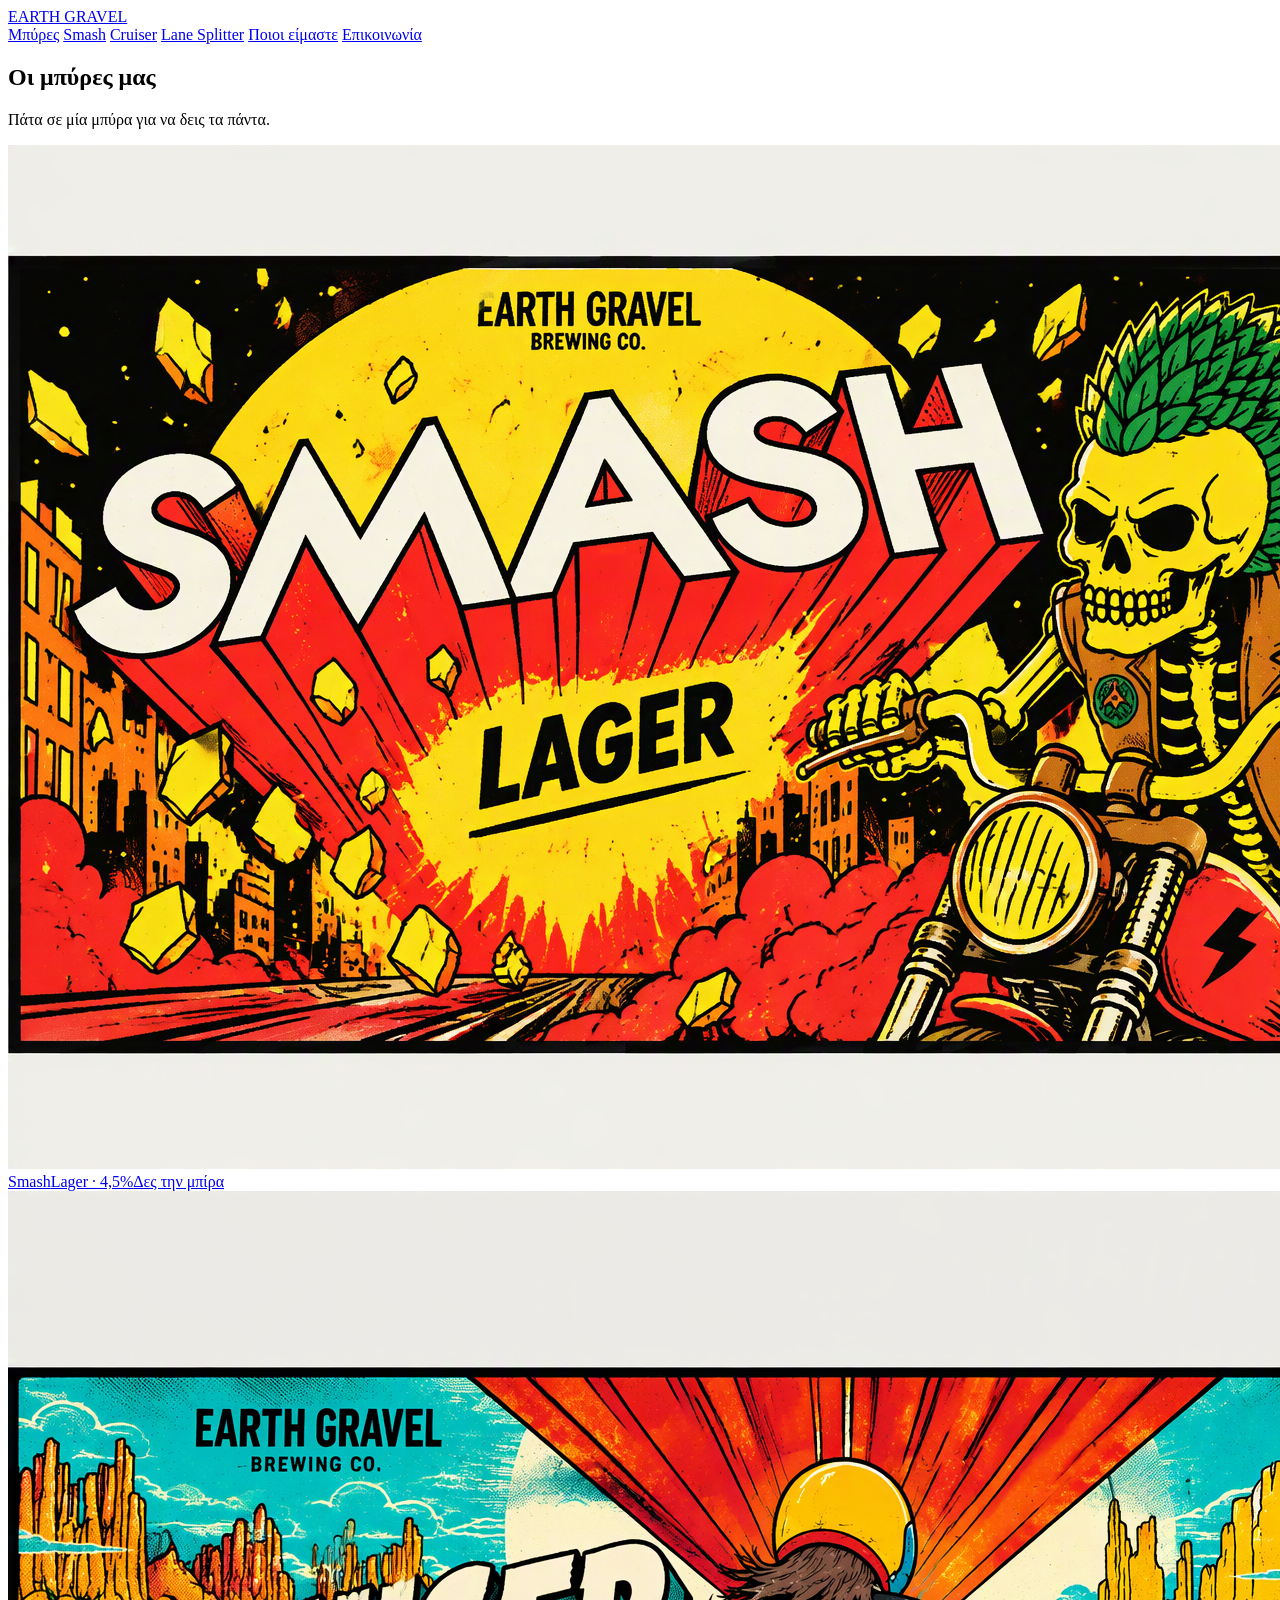
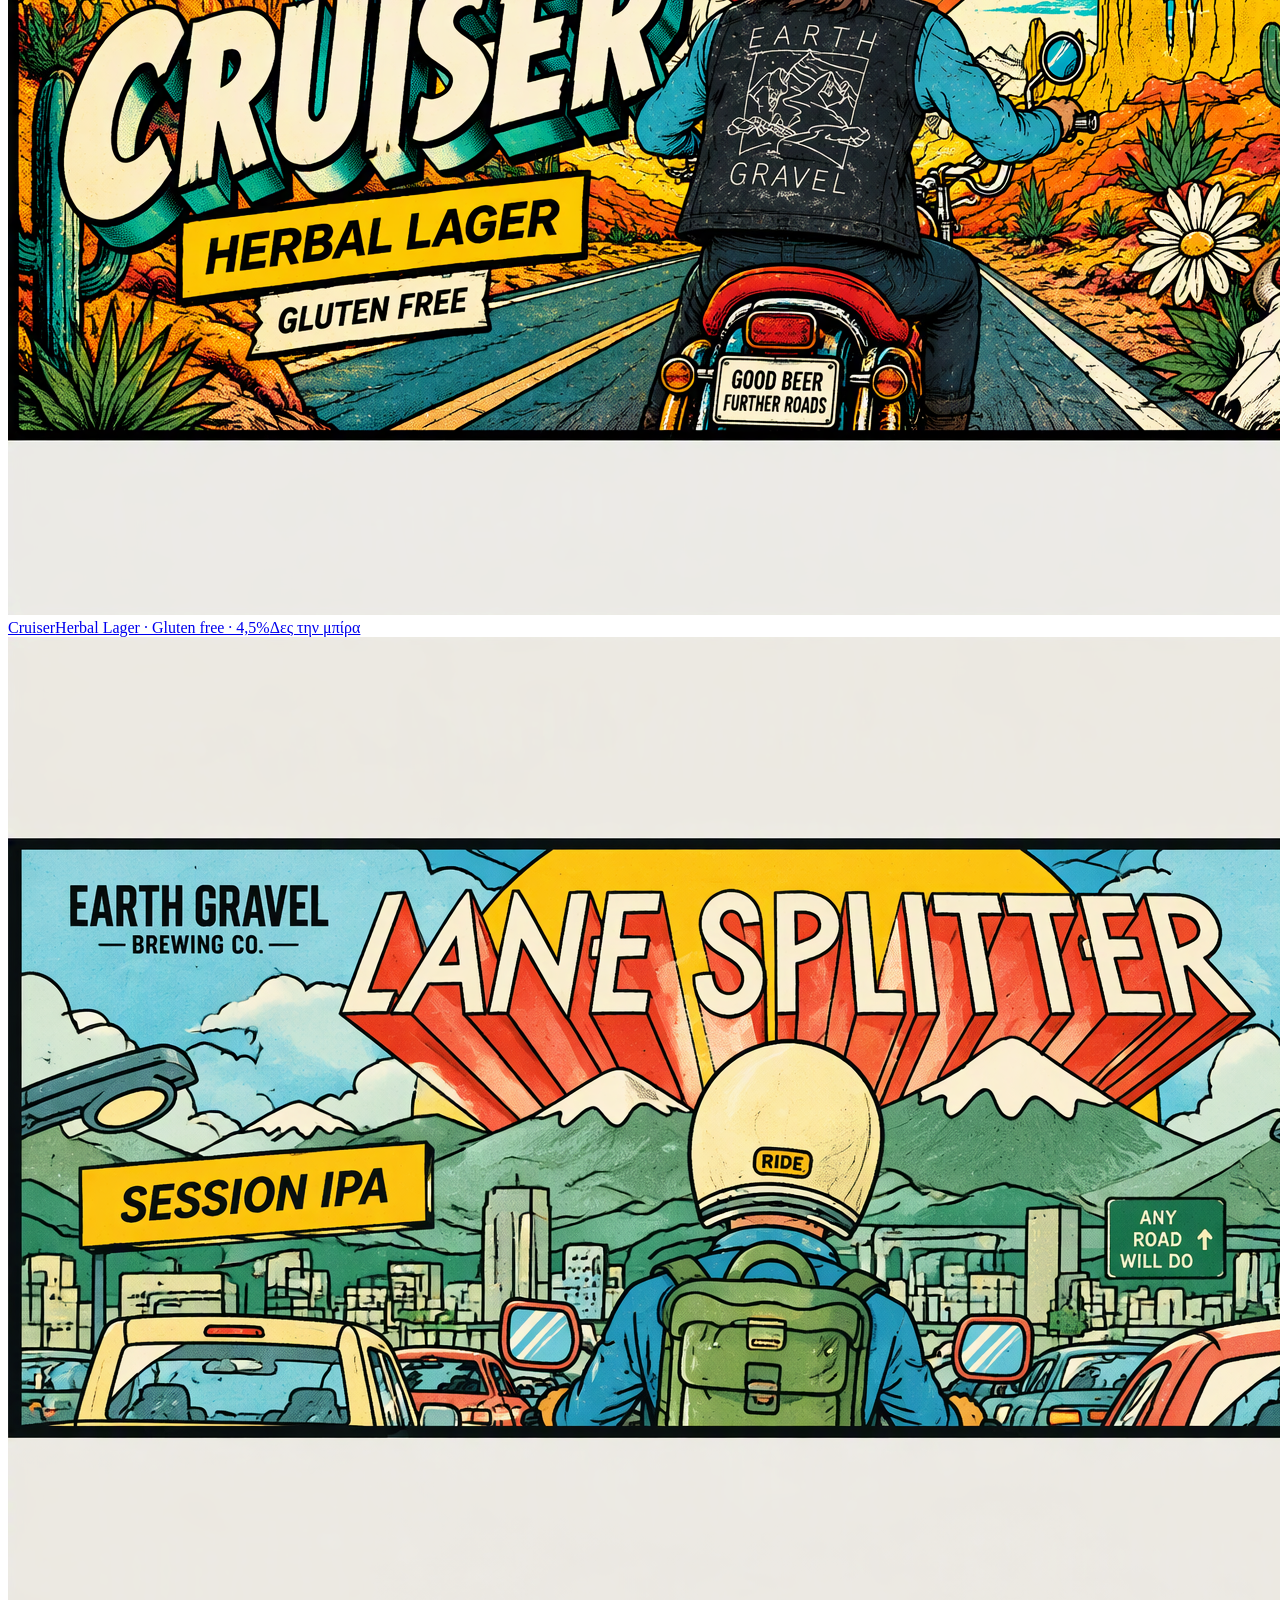
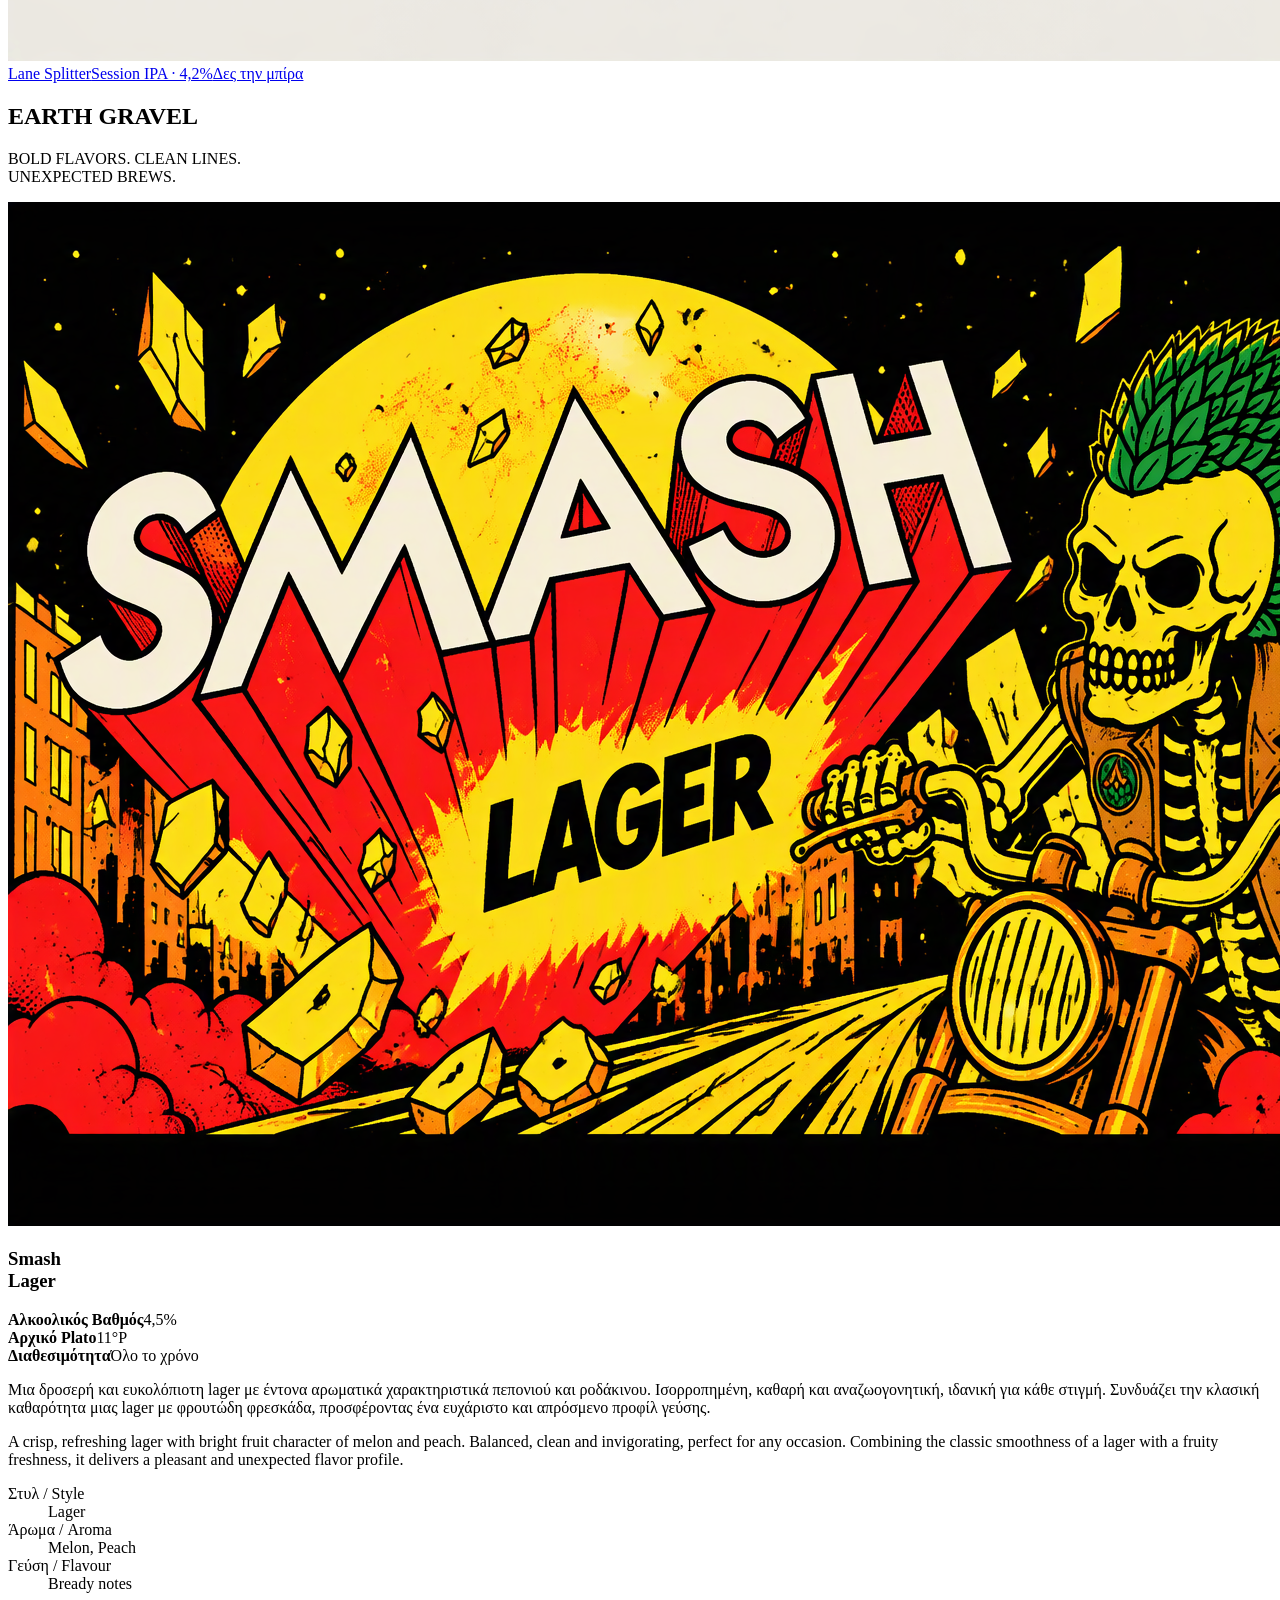
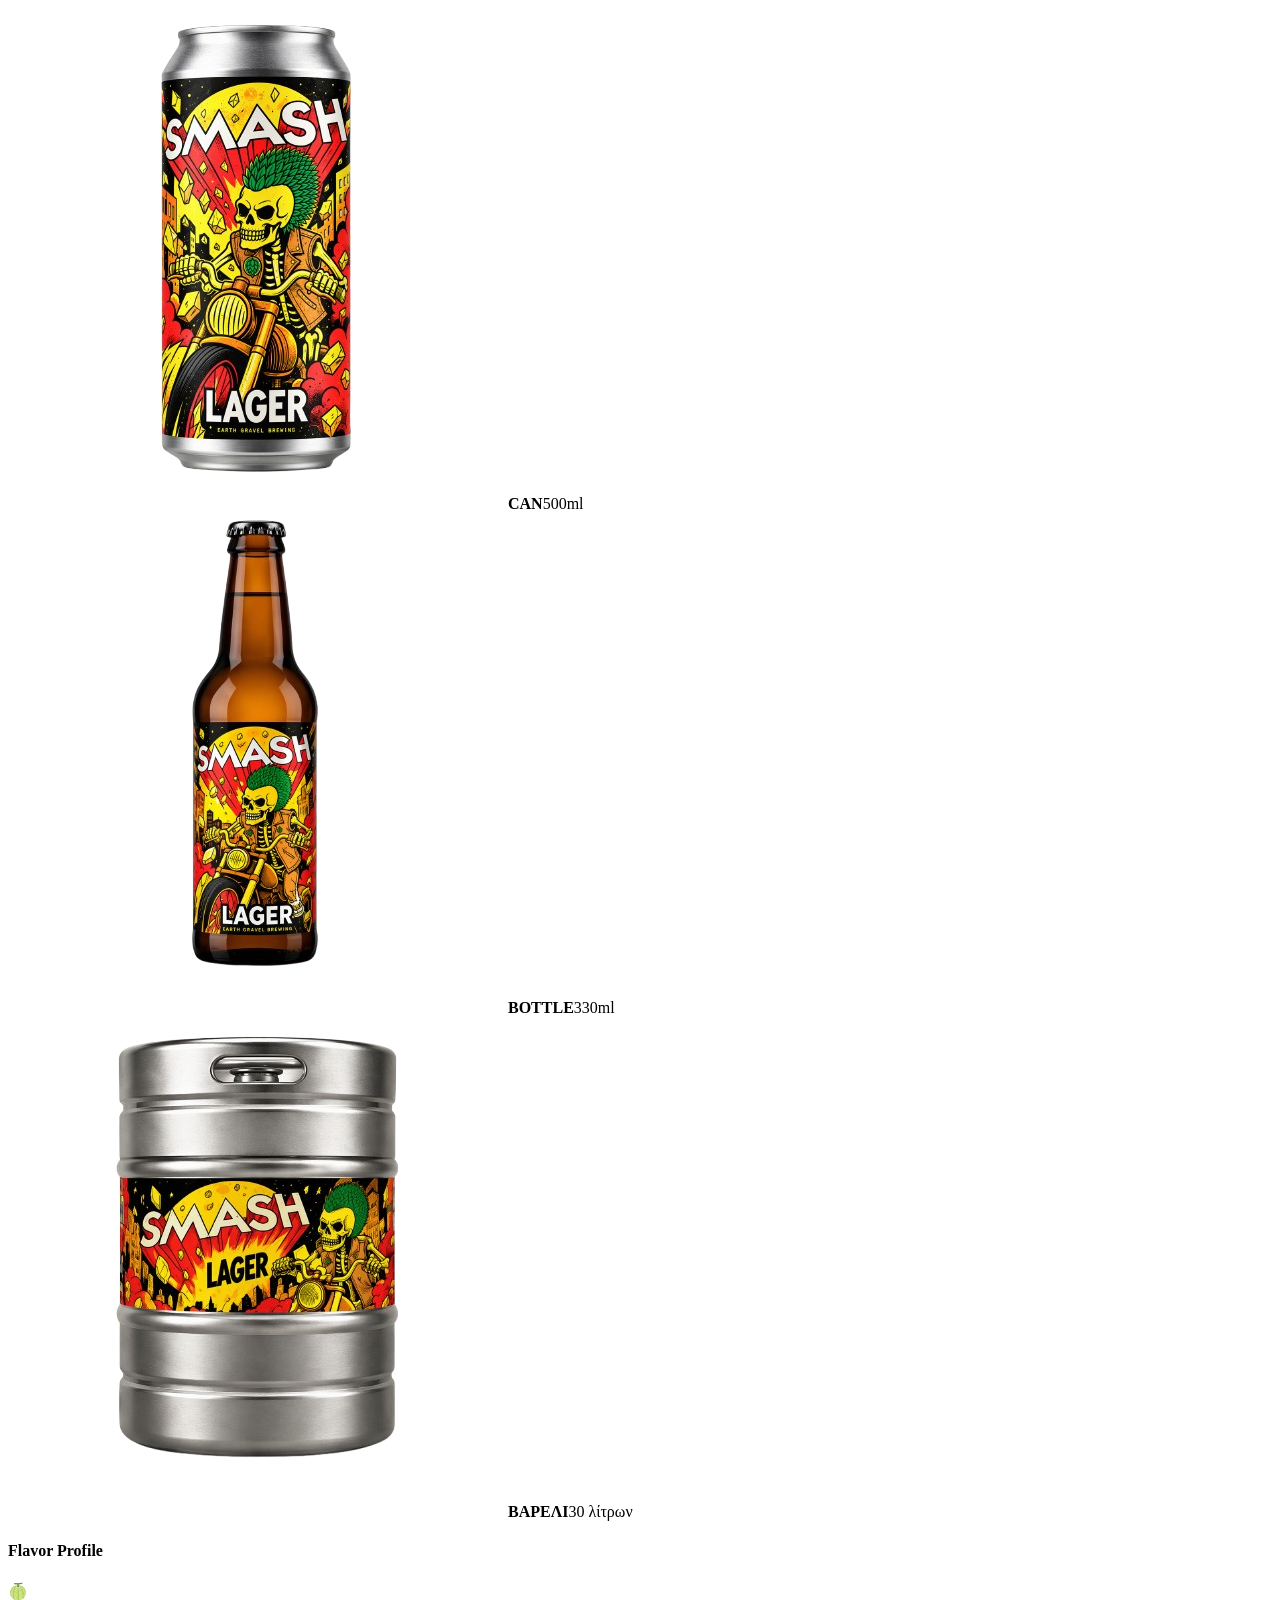
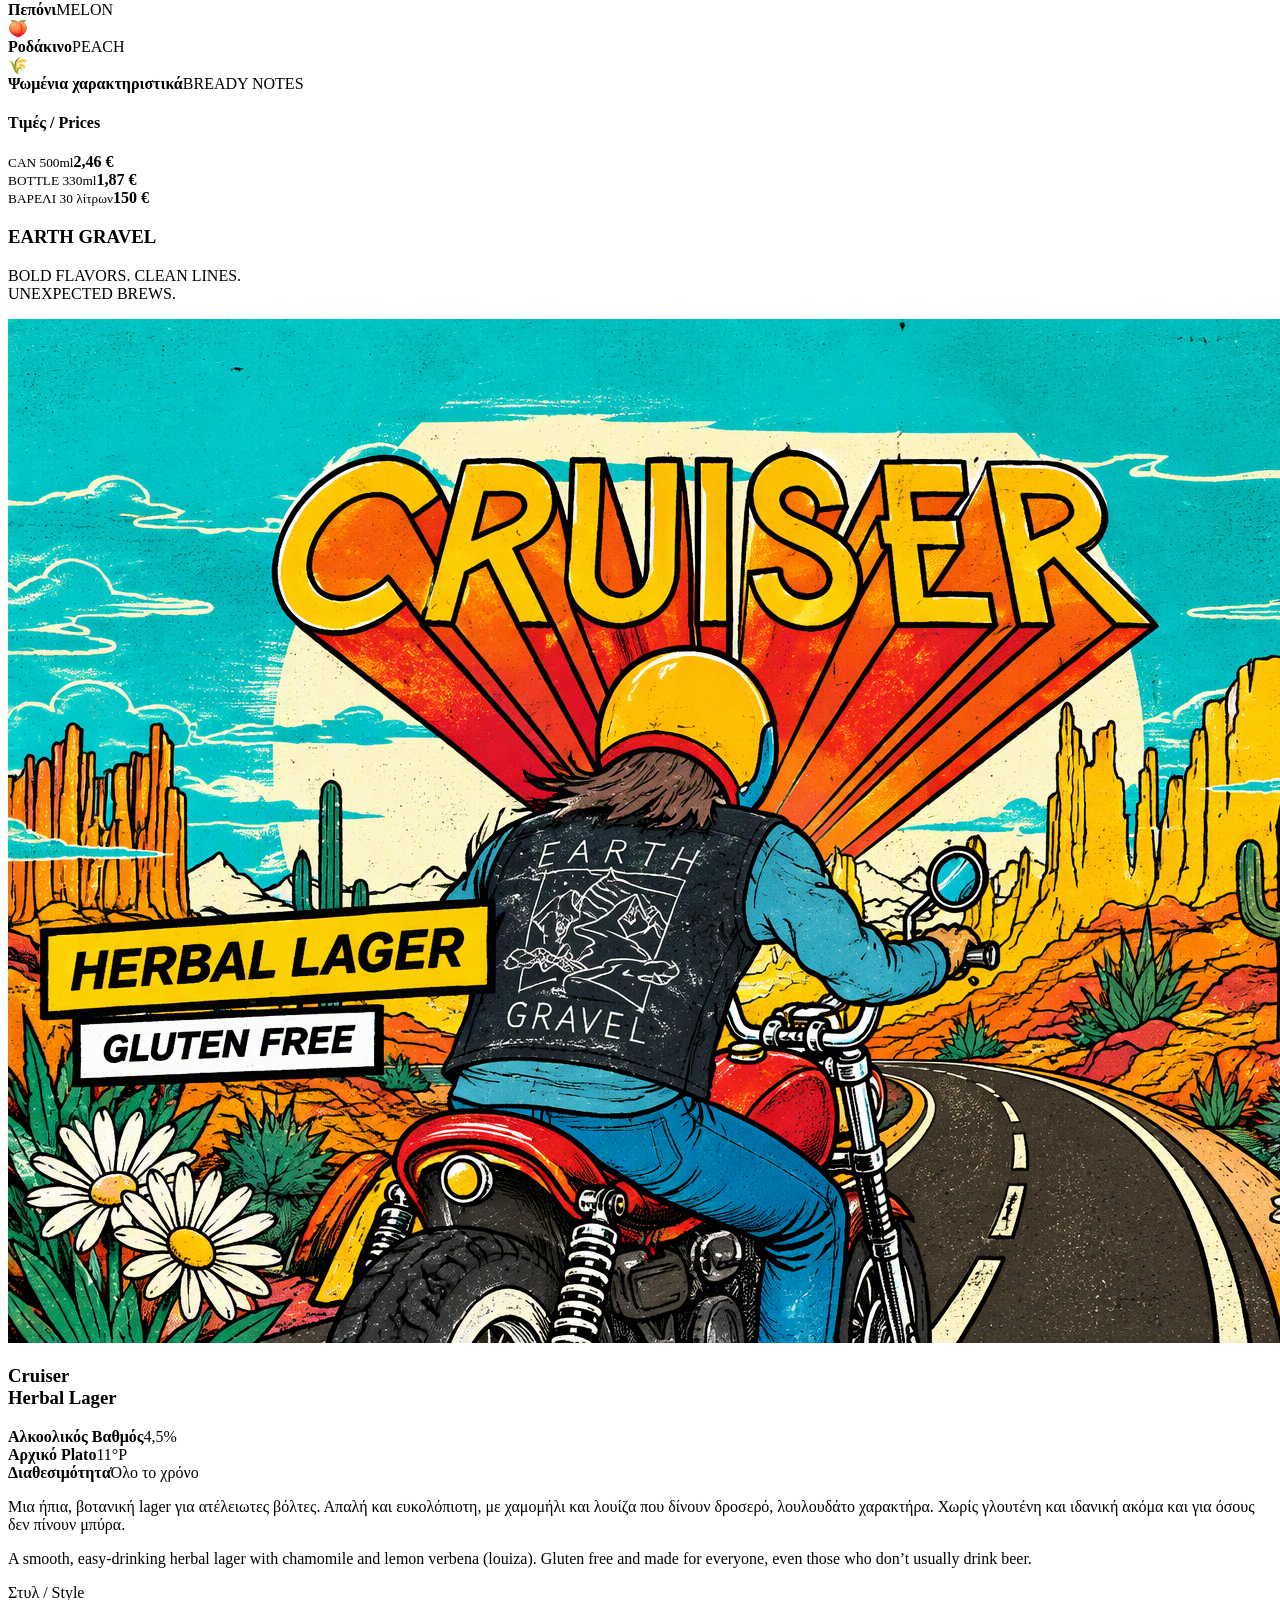
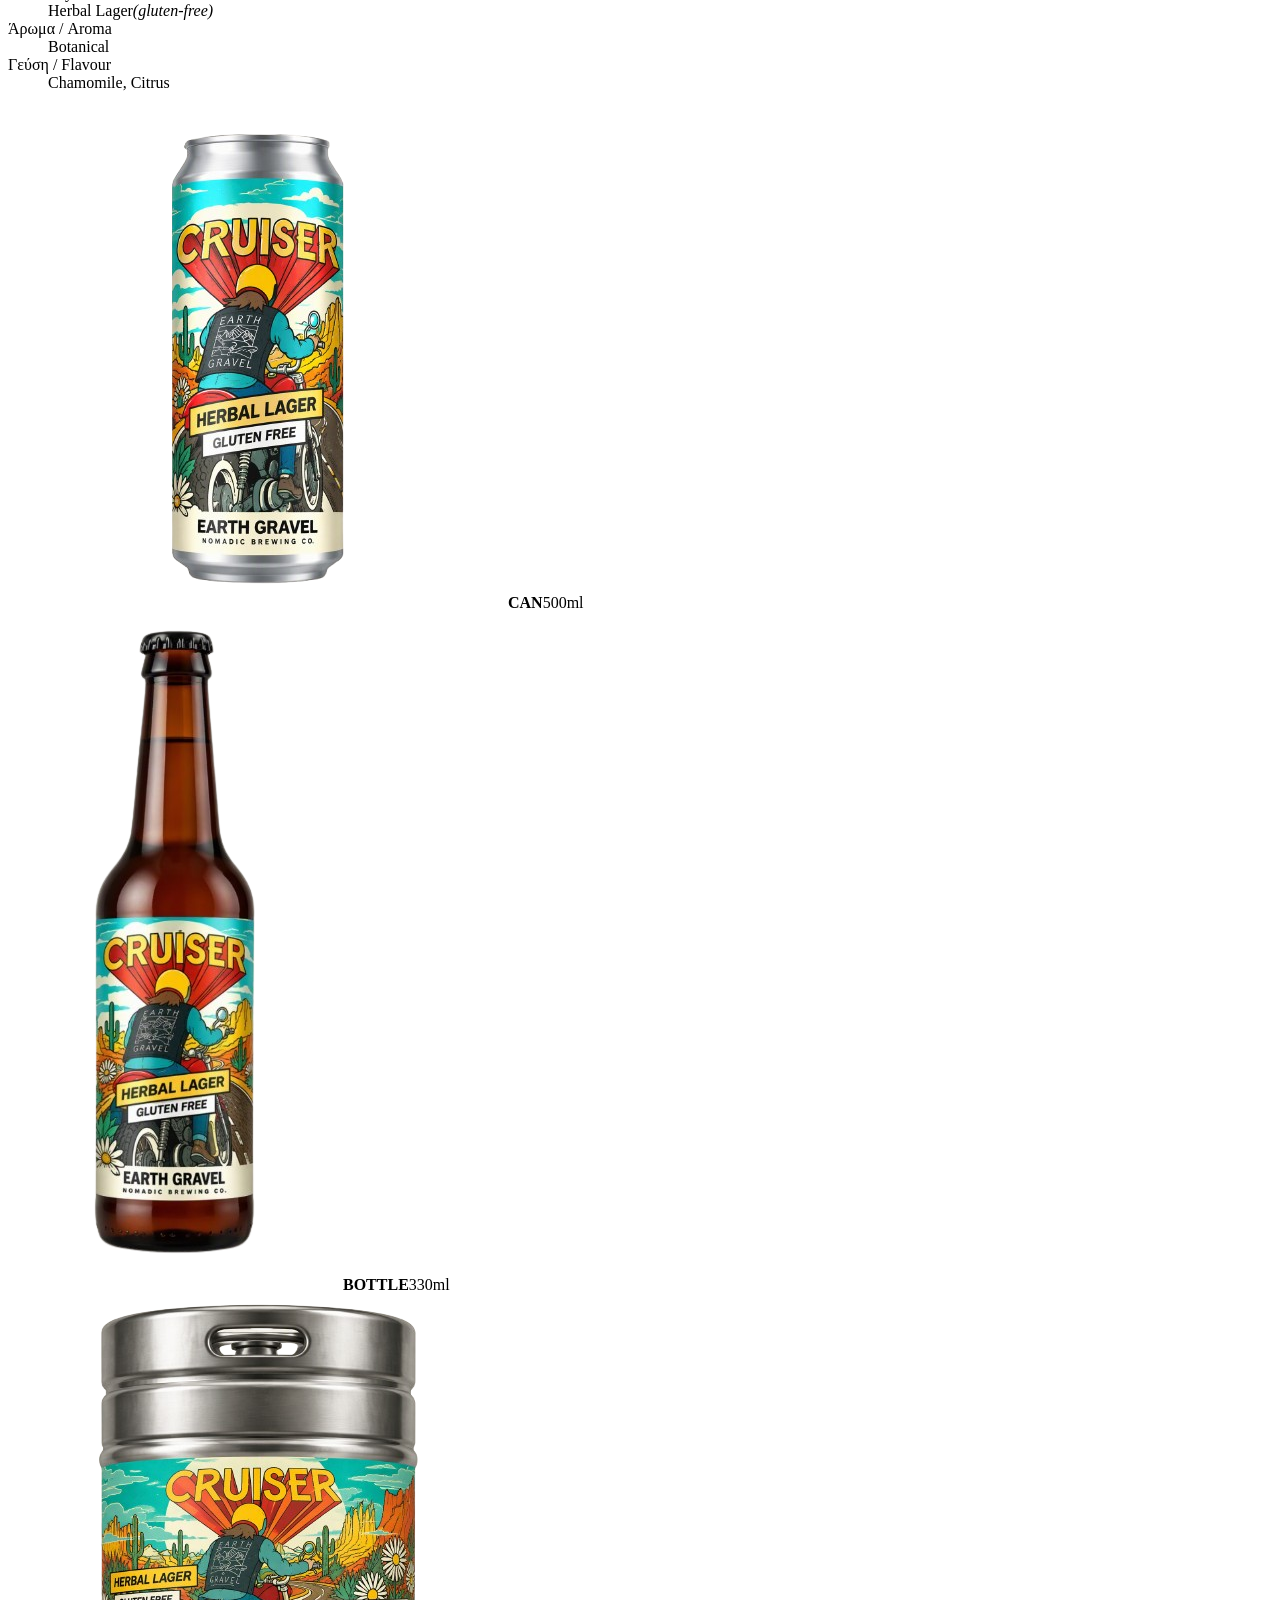
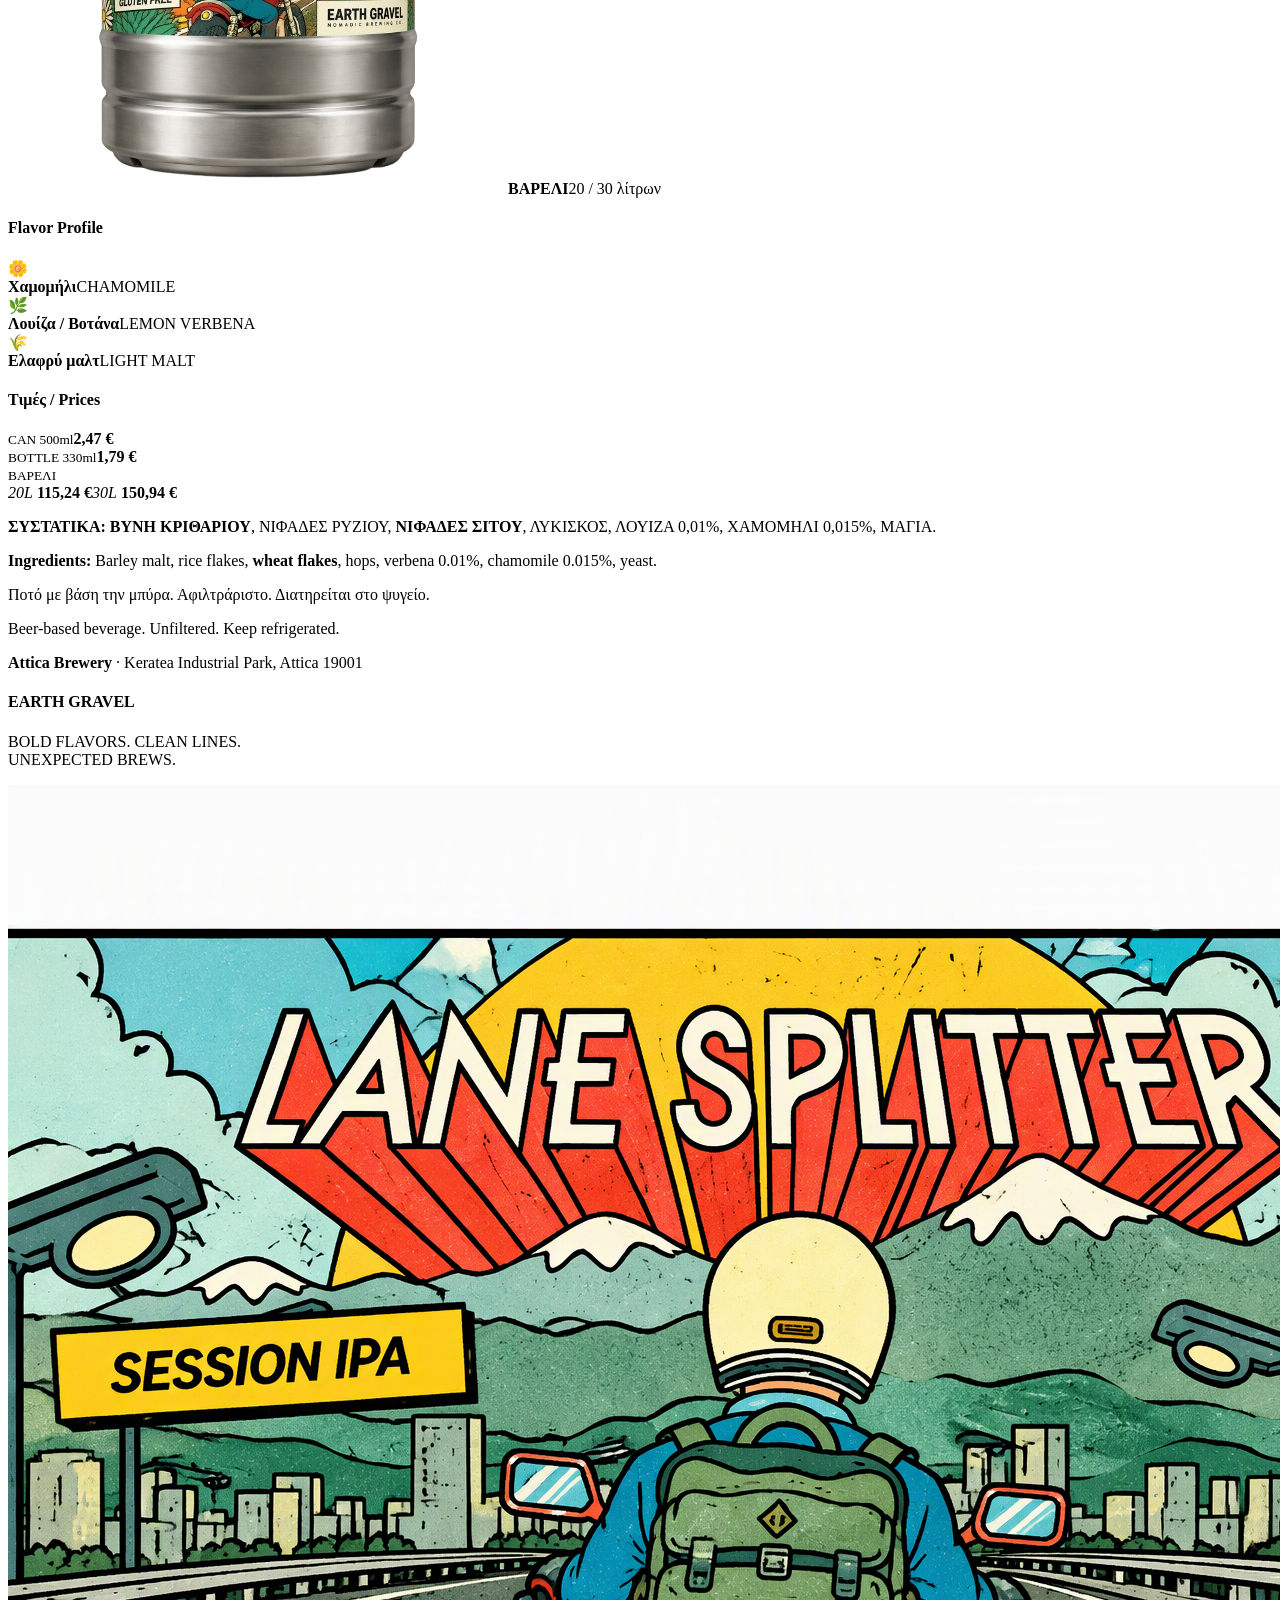
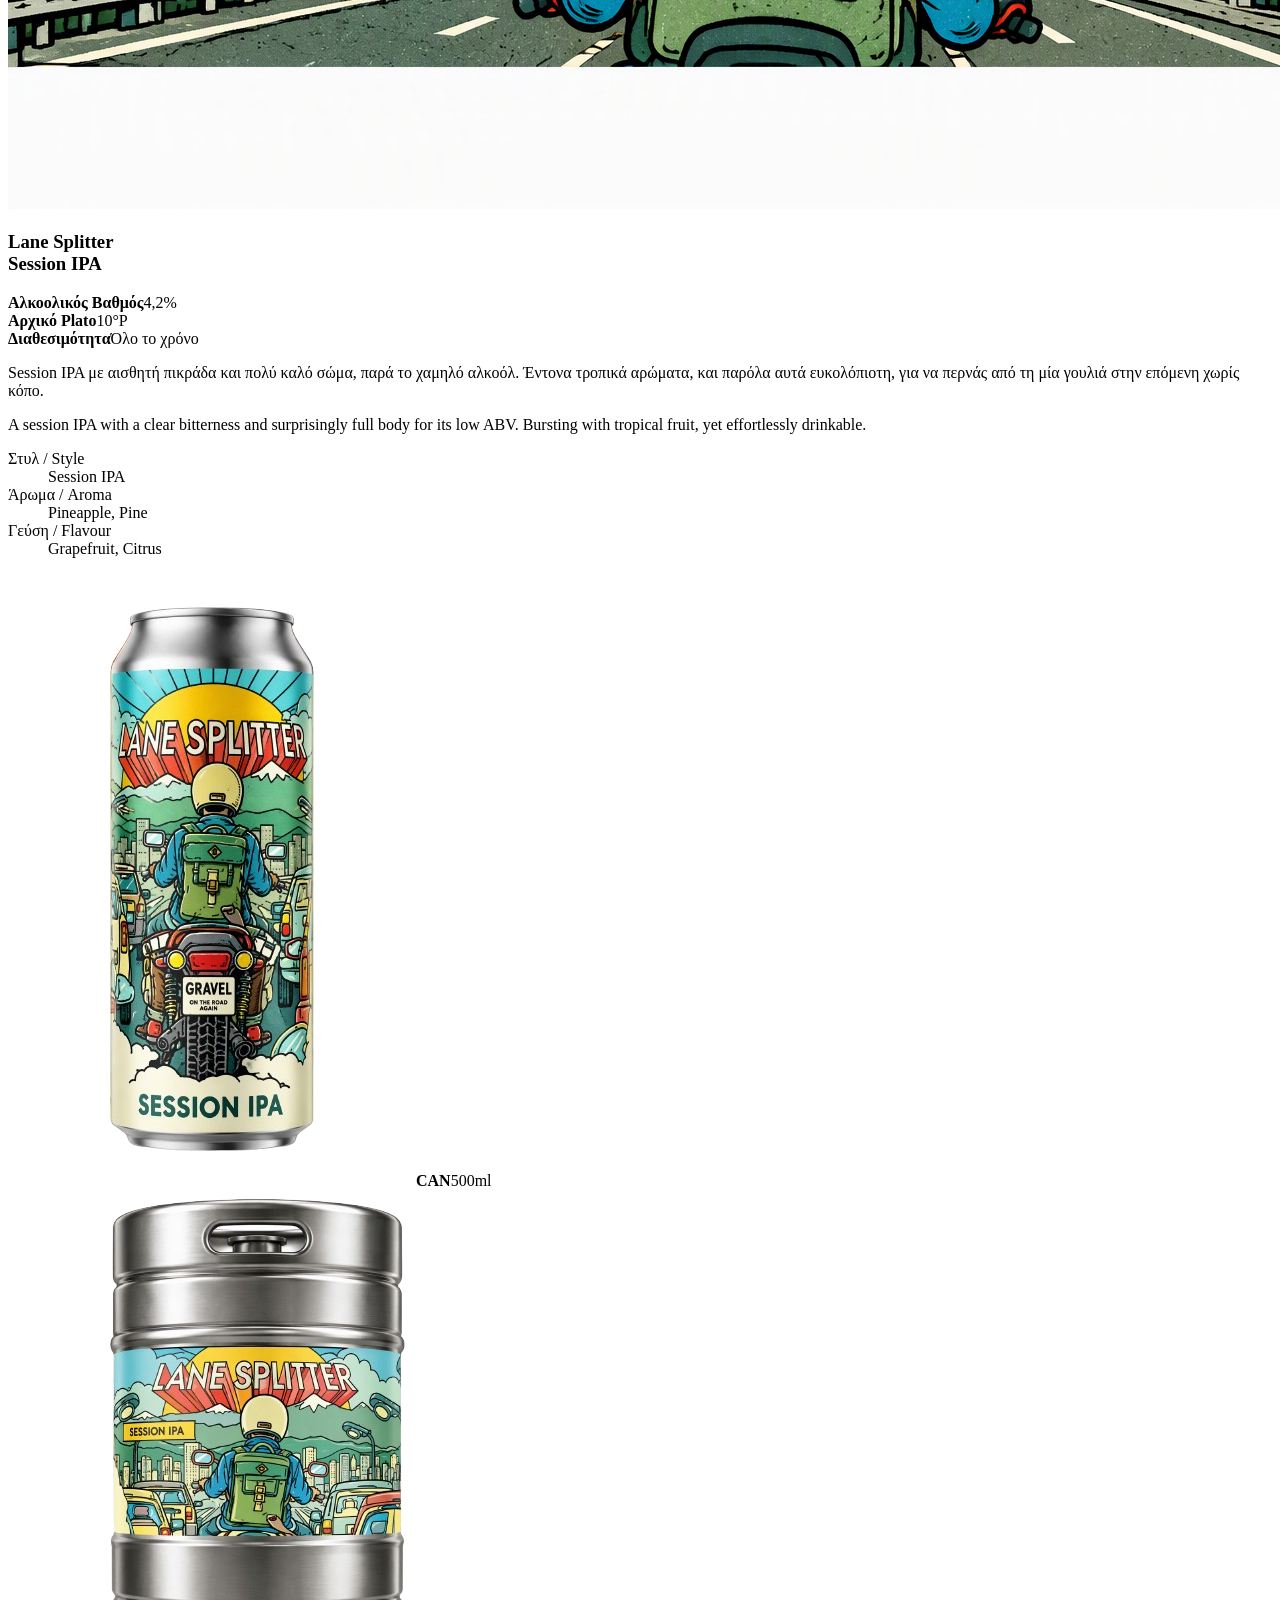
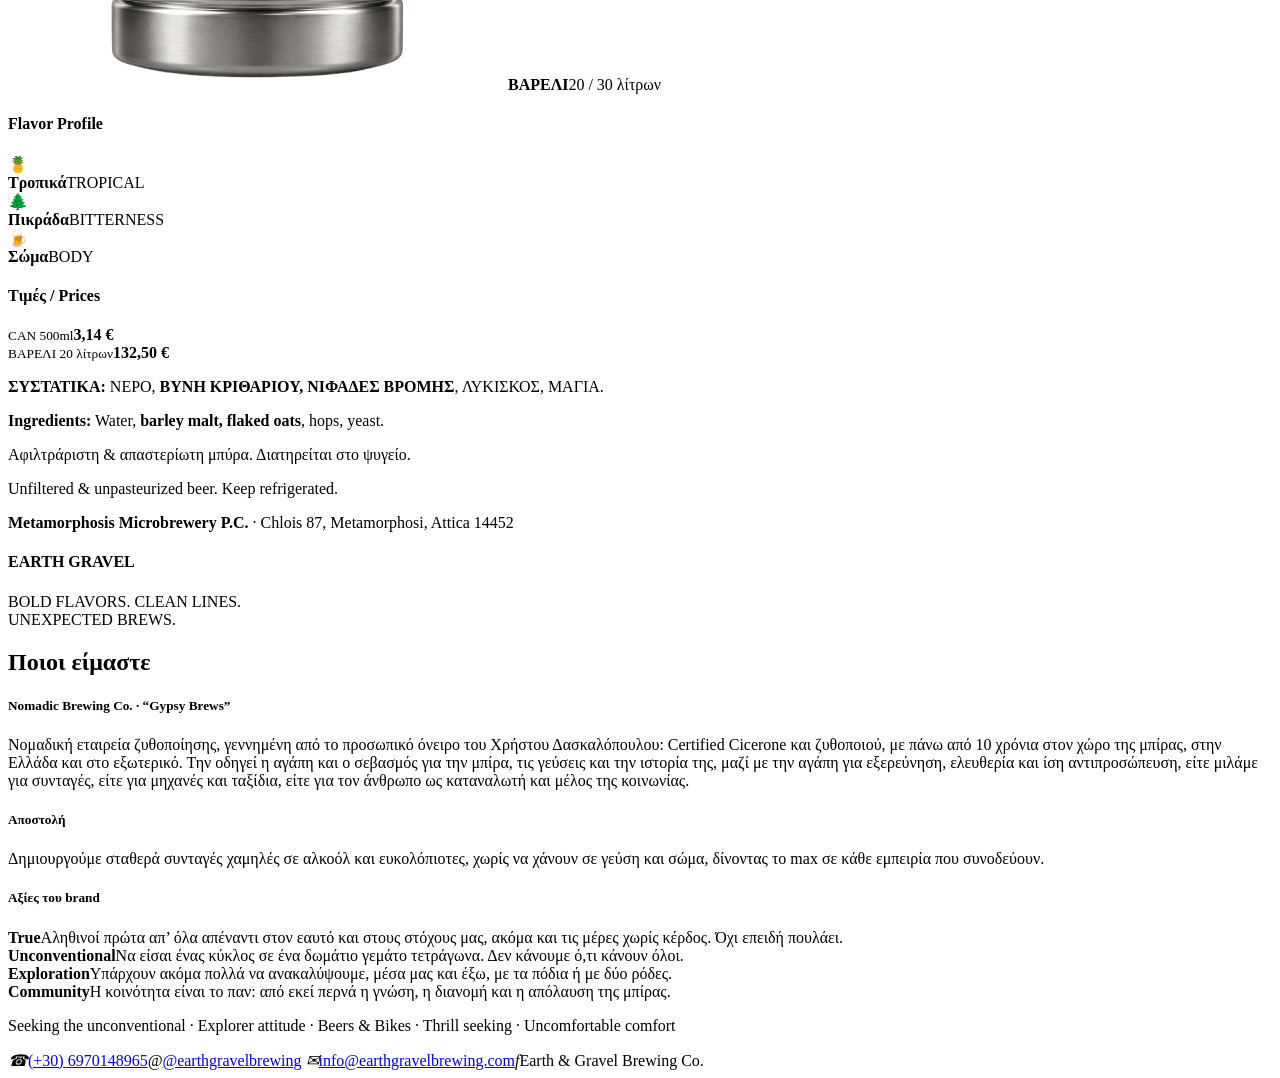
==== index.html @ 739854c9 "Rename Beer.html to index.html" ====
<!DOCTYPE html>
<html lang="el">
<head>
<meta charset="utf-8">
<meta name="viewport" content="width=device-width, initial-scale=1, viewport-fit=cover">
<title>Earth Gravel – Μπύρες</title>
<link rel="preconnect" href="https://fonts.googleapis.com">
<link href="https://fonts.googleapis.com/css2?family=Archivo+Black&family=Archivo+Narrow:wght@700&family=Arimo:wght@400;700&display=swap" rel="stylesheet">
<link rel="stylesheet" href="beer2.css">
</head>
<body>
<nav class="nav" aria-label="Κύριο μενού">
  <a class="brand" href="#beers">EARTH GRAVEL</a>
  <div class="links">
    <a href="#beers">Μπύρες</a>
    <a href="#smash">Smash</a>
    <a href="#cruiser">Cruiser</a>
    <a href="#lane-splitter">Lane Splitter</a>
    <a href="#about">Ποιοι είμαστε</a>
    <a href="#contact">Επικοινωνία</a>
  </div>
</nav>



<!-- ΟΛΕΣ ΟΙ ΜΠΥΡΕΣ -->
<section class="sheet" id="beers">
  <div class="cards-head"><h2>Οι μπύρες μας</h2><p>Πάτα σε μία μπύρα για να δεις τα πάντα.</p></div>
  <div class="cards">
    <a class="card" href="#smash"><img class="card-img" src="img/Designer (3).png" alt="Smash Lager"><span class="ct">Smash</span><span class="cs">Lager · 4,5%</span><span class="cg">Δες την μπίρα</span></a>
    <a class="card" href="#cruiser"><img class="card-img" src="img/Designer (4).png" alt="Cruiser Herbal Lager"><span class="ct">Cruiser</span><span class="cs">Herbal Lager · Gluten free · 4,5%</span><span class="cg">Δες την μπίρα</span></a>
    <a class="card" href="#lane-splitter"><img class="card-img" src="img/Designer (5).png" alt="Lane Splitter Session IPA"><span class="ct">Lane Splitter</span><span class="cs">Session IPA · 4,2%</span><span class="cg">Δες την μπίρα</span></a>
  </div>
</section>
 

<!-- SMASH LAGER -->
<article class="sheet" id="smash" style="--c1:#e5322d;--c2:#f6c400">
  <header class="top"><h1>EARTH GRAVEL</h1><p>BOLD FLAVORS. CLEAN LINES.<br>UNEXPECTED BREWS.</p></header>
  <div class="banner"><img src="img/one.png" alt="Smash Lager"></div>
  <div class="head">
    <h3>Smash<br>Lager</h3>
    <div class="stats">
      <div class="stat"><b>Αλκοολικός Βαθμός</b><span>4,5%</span></div>
      <div class="stat"><b>Αρχικό Plato</b><span>11°P</span></div>
      <div class="stat"><b>Διαθεσιμότητα</b><span class="n">Όλο το χρόνο</span></div>
    </div>
  </div>
  <div class="grid">
    <div class="left">
      <p class="gr">Μια δροσερή και ευκολόπιοτη lager με έντονα αρωματικά χαρακτηριστικά πεπονιού και ροδάκινου. Ισορροπημένη, καθαρή και αναζωογονητική, ιδανική για κάθε στιγμή. Συνδυάζει την κλασική καθαρότητα μιας lager με φρουτώδη φρεσκάδα, προσφέροντας ένα ευχάριστο και απρόσμενο προφίλ γεύσης.</p>
      <p class="en">A crisp, refreshing lager with bright fruit character of melon and peach. Balanced, clean and invigorating, perfect for any occasion. Combining the classic smoothness of a lager with a fruity freshness, it delivers a pleasant and unexpected flavor profile.</p>
      <dl class="meta"><div><dt>Στυλ / Style</dt><dd>Lager</dd></div><div><dt>Άρωμα / Aroma</dt><dd>Melon, Peach</dd></div><div><dt>Γεύση / Flavour</dt><dd>Bready notes</dd></div></dl>
      <div class="shots">
        <div class="shot"><img class="pimg" src="img/Beer1.png" alt="Smash Lager – CAN 500ml"><b>CAN</b>500ml</div>
        <div class="shot"><img class="pimg" src="img/beer2.png" alt="Smash Lager – BOTTLE 330ml"><b>BOTTLE</b>330ml</div>
        <div class="shot"><img class="pimg" src="img/beer3.png" alt="Smash Lager – ΒΑΡΕΛΙ 30 λίτρων"><b>ΒΑΡΕΛΙ</b>30 λίτρων</div>
      </div>
    </div>
    <aside class="right">
      <h4>Flavor Profile</h4>
      <div class="fl"><div class="ic">🍈</div><div><b>Πεπόνι</b><span>MELON</span><div class="bar" style="--n:7"></div></div></div>
      <div class="fl"><div class="ic">🍑</div><div><b>Ροδάκινο</b><span>PEACH</span><div class="bar" style="--n:6"></div></div></div>
      <div class="fl"><div class="ic">🌾</div><div><b>Ψωμένια χαρακτηριστικά</b><span>BREADY NOTES</span><div class="bar" style="--n:4"></div></div></div>
      <h4>Τιμές / Prices</h4>
      <div class="pr"><i class="pi can"></i><div><small>CAN 500ml</small><strong>2,46 €</strong></div></div>
      <div class="pr"><i class="pi bot"></i><div><small>BOTTLE 330ml</small><strong>1,87 €</strong></div></div>
      <div class="pr"><i class="pi kg"></i><div><small>ΒΑΡΕΛΙ 30 λίτρων</small><strong>150 €</strong></div></div>
    </aside>
  </div>

<!-- CRUISER HERBAL LAGER -->
<article class="sheet" id="cruiser" style="--c1:#e2531b;--c2:#7fcfc2">
  <header class="top"><h1>EARTH GRAVEL</h1><p>BOLD FLAVORS. CLEAN LINES.<br>UNEXPECTED BREWS.</p></header>
  <div class="banner"><img src="img/B3.png" alt="Cruiser Herbal Lager"></div>
  <div class="head">
    <h3>Cruiser<br>Herbal Lager</h3>
    <div class="stats">
      <div class="stat"><b>Αλκοολικός Βαθμός</b><span>4,5%</span></div>
      <div class="stat"><b>Αρχικό Plato</b><span>11°P</span></div>
      <div class="stat"><b>Διαθεσιμότητα</b><span class="n">Όλο το χρόνο</span></div>
    </div>
  </div>
  <div class="grid">
    <div class="left">
      <p class="gr">Μια ήπια, βοτανική lager για ατέλειωτες βόλτες. Απαλή και ευκολόπιοτη, με χαμομήλι και λουίζα που δίνουν δροσερό, λουλουδάτο χαρακτήρα. Χωρίς γλουτένη και ιδανική ακόμα και για όσους δεν πίνουν μπύρα.</p>
      <p class="en">A smooth, easy-drinking herbal lager with chamomile and lemon verbena (louiza). Gluten free and made for everyone, even those who don’t usually drink beer.</p>
      <dl class="meta"><div><dt>Στυλ / Style</dt><dd>Herbal Lager<i>(gluten-free)</i></dd></div><div><dt>Άρωμα / Aroma</dt><dd>Botanical</dd></div><div><dt>Γεύση / Flavour</dt><dd>Chamomile, Citrus</dd></div></dl>
      <div class="shots">
        <div class="shot"><img class="pimg" src="img/Β1.png" alt="Cruiser Herbal Lager – CAN 500ml"><b>CAN</b>500ml</div>
        <div class="shot"><img class="pimg" src="img/Β2.png" alt="Cruiser Herbal Lager – BOTTLE 330ml"><b>BOTTLE</b>330ml</div>
        <div class="shot"><img class="pimg" src="img/Β3.png" alt="Cruiser Herbal Lager – ΒΑΡΕΛΙ 20 / 30 λίτρων"><b>ΒΑΡΕΛΙ</b>20 / 30 λίτρων</div>
      </div>
    </div>
    <aside class="right">
      <h4>Flavor Profile</h4>
      <div class="fl"><div class="ic">🌼</div><div><b>Χαμομήλι</b><span>CHAMOMILE</span><div class="bar" style="--n:7"></div></div></div>
      <div class="fl"><div class="ic">🌿</div><div><b>Λουίζα / Βοτάνα</b><span>LEMON VERBENA</span><div class="bar" style="--n:8"></div></div></div>
      <div class="fl"><div class="ic">🌾</div><div><b>Ελαφρύ μαλτ</b><span>LIGHT MALT</span><div class="bar" style="--n:4"></div></div></div>
      <h4>Τιμές / Prices</h4>
      <div class="pr"><i class="pi can"></i><div><small>CAN 500ml</small><strong>2,47 €</strong></div></div>
      <div class="pr"><i class="pi bot"></i><div><small>BOTTLE 330ml</small><strong>1,79 €</strong></div></div>
      <div class="pr"><i class="pi kg"></i><div><small>ΒΑΡΕΛΙ</small><div class="two"><span><em>20L</em> <strong>115,24 €</strong></span><span><em>30L</em> <strong>150,94 €</strong></span></div></div></div>
    </aside>
  </div>
  <div class="legal">
    <div><p><b>ΣΥΣΤΑΤΙΚΑ: ΒΥΝΗ ΚΡΙΘΑΡΙΟΥ</b>, ΝΙΦΑΔΕΣ ΡΥΖΙΟΥ, <b>ΝΙΦΑΔΕΣ ΣΙΤΟΥ</b>, ΛΥΚΙΣΚΟΣ, ΛΟΥΙΖΑ 0,01%, ΧΑΜΟΜΗΛΙ 0,015%, ΜΑΓΙΑ.</p><p><b>Ingredients:</b> Barley malt, rice flakes, <b>wheat flakes</b>, hops, verbena 0.01%, chamomile 0.015%, yeast.</p></div>
    <div><p>Ποτό με βάση την μπύρα. Αφιλτράριστο. Διατηρείται στο ψυγείο.</p><p>Beer-based beverage. Unfiltered. Keep refrigerated.</p><p><b>Attica Brewery</b> · Keratea Industrial Park, Attica 19001</p></div>
  </div>

<!-- LANE SPLITTER SESSION IPA -->
<article class="sheet" id="lane-splitter" style="--c1:#d9534f;--c2:#9be0e8">
  <header class="top"><h1>EARTH GRAVEL</h1><p>BOLD FLAVORS. CLEAN LINES.<br>UNEXPECTED BREWS.</p></header>
  <div class="banner"><img src="img/ΒΡ1.png" alt="Lane Splitter Session IPA"></div>
  <div class="head">
    <h3>Lane Splitter<br>Session IPA</h3>
    <div class="stats">
      <div class="stat"><b>Αλκοολικός Βαθμός</b><span>4,2%</span></div>
      <div class="stat"><b>Αρχικό Plato</b><span>10°P</span></div>
      <div class="stat"><b>Διαθεσιμότητα</b><span class="n">Όλο το χρόνο</span></div>
    </div>
  </div>
  <div class="grid">
    <div class="left">
      <p class="gr">Session IPA με αισθητή πικράδα και πολύ καλό σώμα, παρά το χαμηλό αλκοόλ. Έντονα τροπικά αρώματα, και παρόλα αυτά ευκολόπιοτη, για να περνάς από τη μία γουλιά στην επόμενη χωρίς κόπο.</p>
      <p class="en">A session IPA with a clear bitterness and surprisingly full body for its low ABV. Bursting with tropical fruit, yet effortlessly drinkable.</p>
      <dl class="meta"><div><dt>Στυλ / Style</dt><dd>Session IPA</dd></div><div><dt>Άρωμα / Aroma</dt><dd>Pineapple, Pine</dd></div><div><dt>Γεύση / Flavour</dt><dd>Grapefruit, Citrus</dd></div></dl>
      <div class="shots" style="justify-content:space-evenly">
        <div class="shot"><img class="pimg" src="img/ΒΡ2.png" alt="Lane Splitter Session IPA – CAN 500ml"><b>CAN</b>500ml</div>
        <div class="shot"><img class="pimg" src="img/ΒΡ3.png" alt="Lane Splitter Session IPA – ΒΑΡΕΛΙ 20 / 30 λίτρων"><b>ΒΑΡΕΛΙ</b>20 / 30 λίτρων</div>
      </div>
    </div>
    <aside class="right">
      <h4>Flavor Profile</h4>
      <div class="fl"><div class="ic">🍍</div><div><b>Τροπικά</b><span>TROPICAL</span><div class="bar" style="--n:9"></div></div></div>
      <div class="fl"><div class="ic">🌲</div><div><b>Πικράδα</b><span>BITTERNESS</span><div class="bar" style="--n:7"></div></div></div>
      <div class="fl"><div class="ic">🍺</div><div><b>Σώμα</b><span>BODY</span><div class="bar" style="--n:7"></div></div></div>
      <h4>Τιμές / Prices</h4>
      <div class="pr"><i class="pi can"></i><div><small>CAN 500ml</small><strong>3,14 €</strong></div></div>
      <div class="pr"><i class="pi kg"></i><div><small>ΒΑΡΕΛΙ 20 λίτρων</small><strong>132,50 €</strong></div></div>
    </aside>
  </div>
  <div class="legal">
    <div><p><b>ΣΥΣΤΑΤΙΚΑ:</b> ΝΕΡΟ, <b>ΒΥΝΗ ΚΡΙΘΑΡΙΟΥ, ΝΙΦΑΔΕΣ ΒΡΟΜΗΣ</b>, ΛΥΚΙΣΚΟΣ, ΜΑΓΙΑ.</p><p><b>Ingredients:</b> Water, <b>barley malt, flaked oats</b>, hops, yeast.</p></div>
    <div><p>Αφιλτράριστη &amp; απαστερίωτη μπύρα. Διατηρείται στο ψυγείο.</p><p>Unfiltered &amp; unpasteurized beer. Keep refrigerated.</p><p><b>Metamorphosis Microbrewery P.C.</b> · Chlois 87, Metamorphosi, Attica 14452</p></div>
  </div>

<!-- ΠΟΙΟΙ ΕΙΜΑΣΤΕ -->
<main class="sheet" id="about">
  <header class="top"><h1>EARTH GRAVEL</h1><p>BOLD FLAVORS. CLEAN LINES.<br>UNEXPECTED BREWS.</p></header>
  <section class="about">
    <div>
      <h2>Ποιοι είμαστε</h2>
      <h5>Nomadic Brewing Co. · “Gypsy Brews”</h5>
      <p>Νομαδική εταιρεία ζυθοποίησης, γεννημένη από το προσωπικό όνειρο του Χρήστου Δασκαλόπουλου: Certified Cicerone και ζυθοποιού, με πάνω από 10 χρόνια στον χώρο της μπίρας, στην Ελλάδα και στο εξωτερικό. Την οδηγεί η αγάπη και ο σεβασμός για την μπίρα, τις γεύσεις και την ιστορία της, μαζί με την αγάπη για εξερεύνηση, ελευθερία και ίση αντιπροσώπευση, είτε μιλάμε για συνταγές, είτε για μηχανές και ταξίδια, είτε για τον άνθρωπο ως καταναλωτή και μέλος της κοινωνίας.</p>
      <h5>Αποστολή</h5>
      <p>Δημιουργούμε σταθερά συνταγές χαμηλές σε αλκοόλ και ευκολόπιοτες, χωρίς να χάνουν σε γεύση και σώμα, δίνοντας το max σε κάθε εμπειρία που συνοδεύουν.</p>
    </div>
    <div>
      <h5>Αξίες του brand</h5>
      <div class="val"><b>True</b><span>Αληθινοί πρώτα απ’ όλα απέναντι στον εαυτό και στους στόχους μας, ακόμα και τις μέρες χωρίς κέρδος. Όχι επειδή πουλάει.</span></div>
      <div class="val"><b>Unconventional</b><span>Να είσαι ένας κύκλος σε ένα δωμάτιο γεμάτο τετράγωνα. Δεν κάνουμε ό,τι κάνουν όλοι.</span></div>
      <div class="val"><b>Exploration</b><span>Υπάρχουν ακόμα πολλά να ανακαλύψουμε, μέσα μας και έξω, με τα πόδια ή με δύο ρόδες.</span></div>
      <div class="val"><b>Community</b><span>Η κοινότητα είναι το παν: από εκεί περνά η γνώση, η διανομή και η απόλαυση της μπίρας.</span></div>
    </div>
    <p class="tags">Seeking the unconventional · Explorer attitude · Beers &amp; Bikes · Thrill seeking · Uncomfortable comfort</p>
  </section>
  <footer class="foot" id="contact">
    <span><i>☎</i><a href="tel:+306970148965">(+30) 6970148965</a></span><span><i>@</i><a href="https://www.instagram.com/earthgravelbrewing" target="_blank" rel="noopener">@earthgravelbrewing</a></span>
    <span><i>✉</i><a href="mailto:info@earthgravelbrewing.com">info@earthgravelbrewing.com</a></span><span><i>f</i>Earth &amp; Gravel Brewing Co.</span>
  </footer>
</main>

</body>
</html>
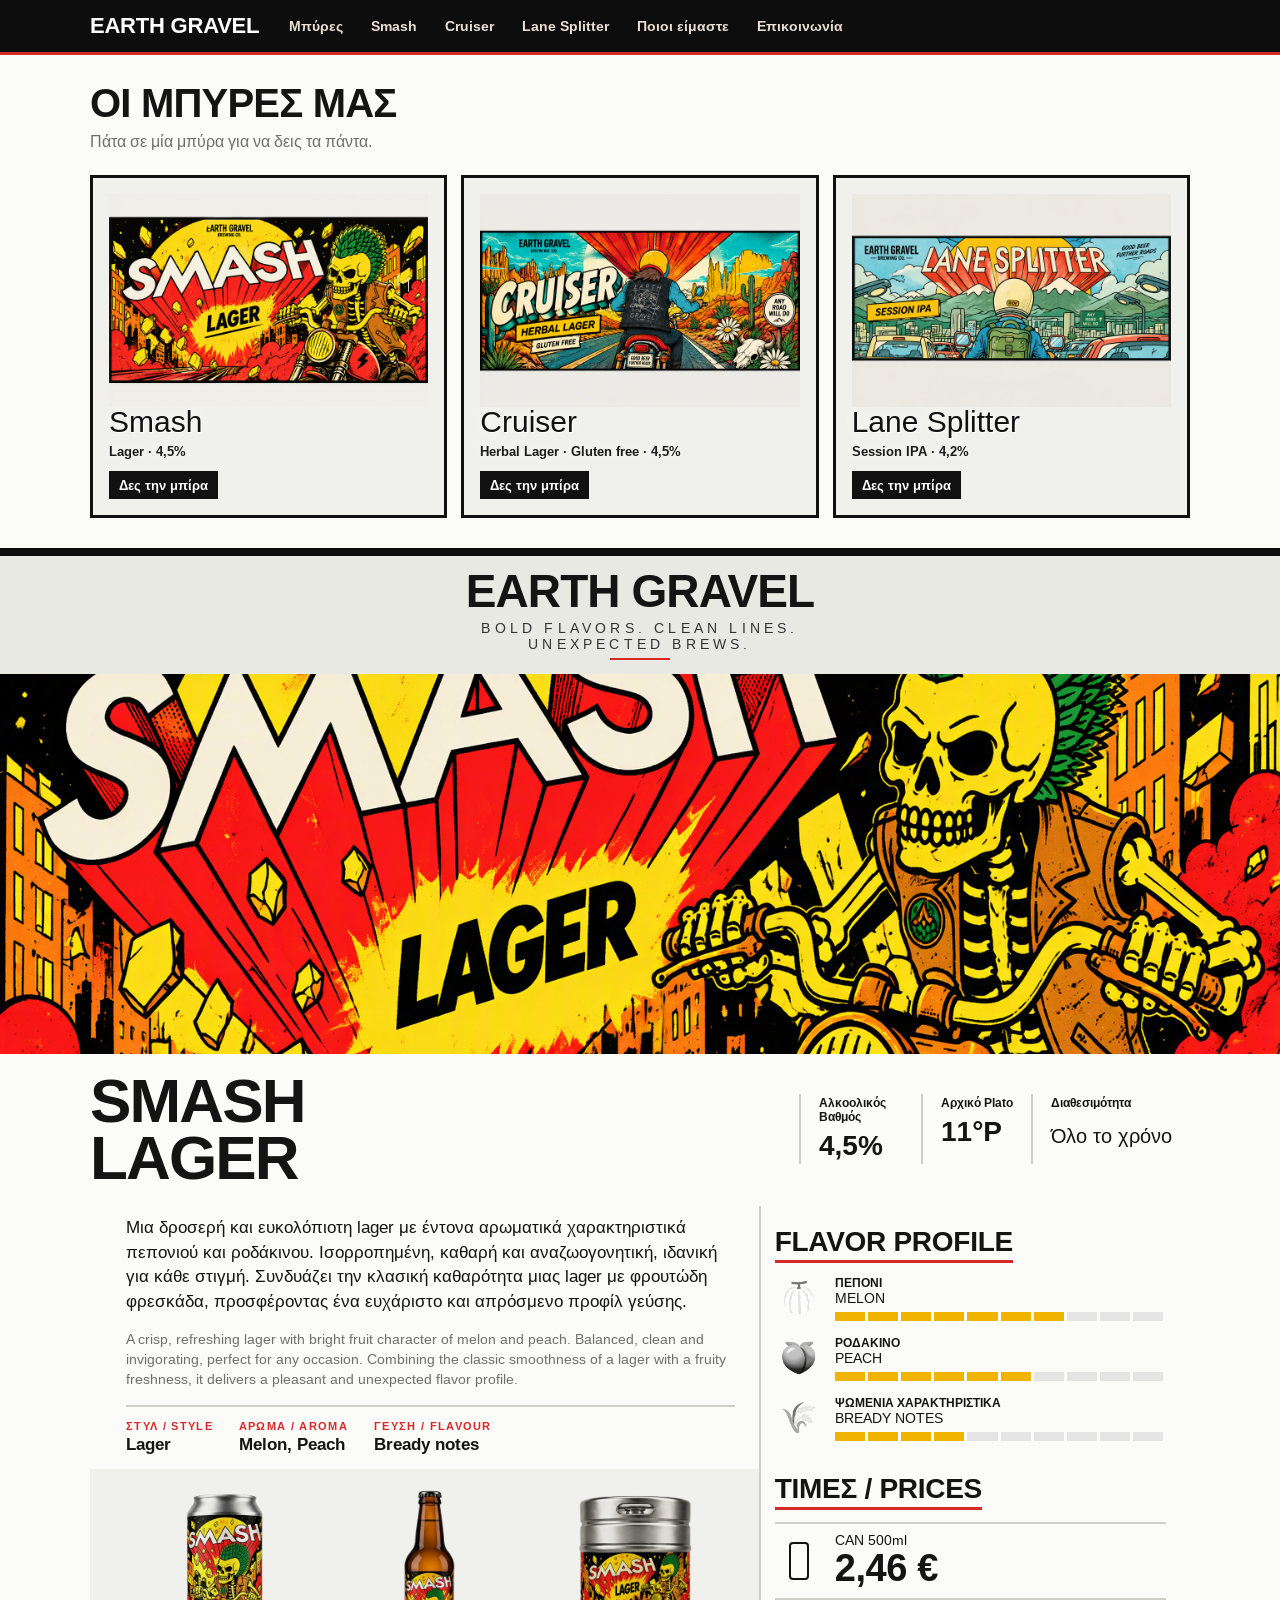
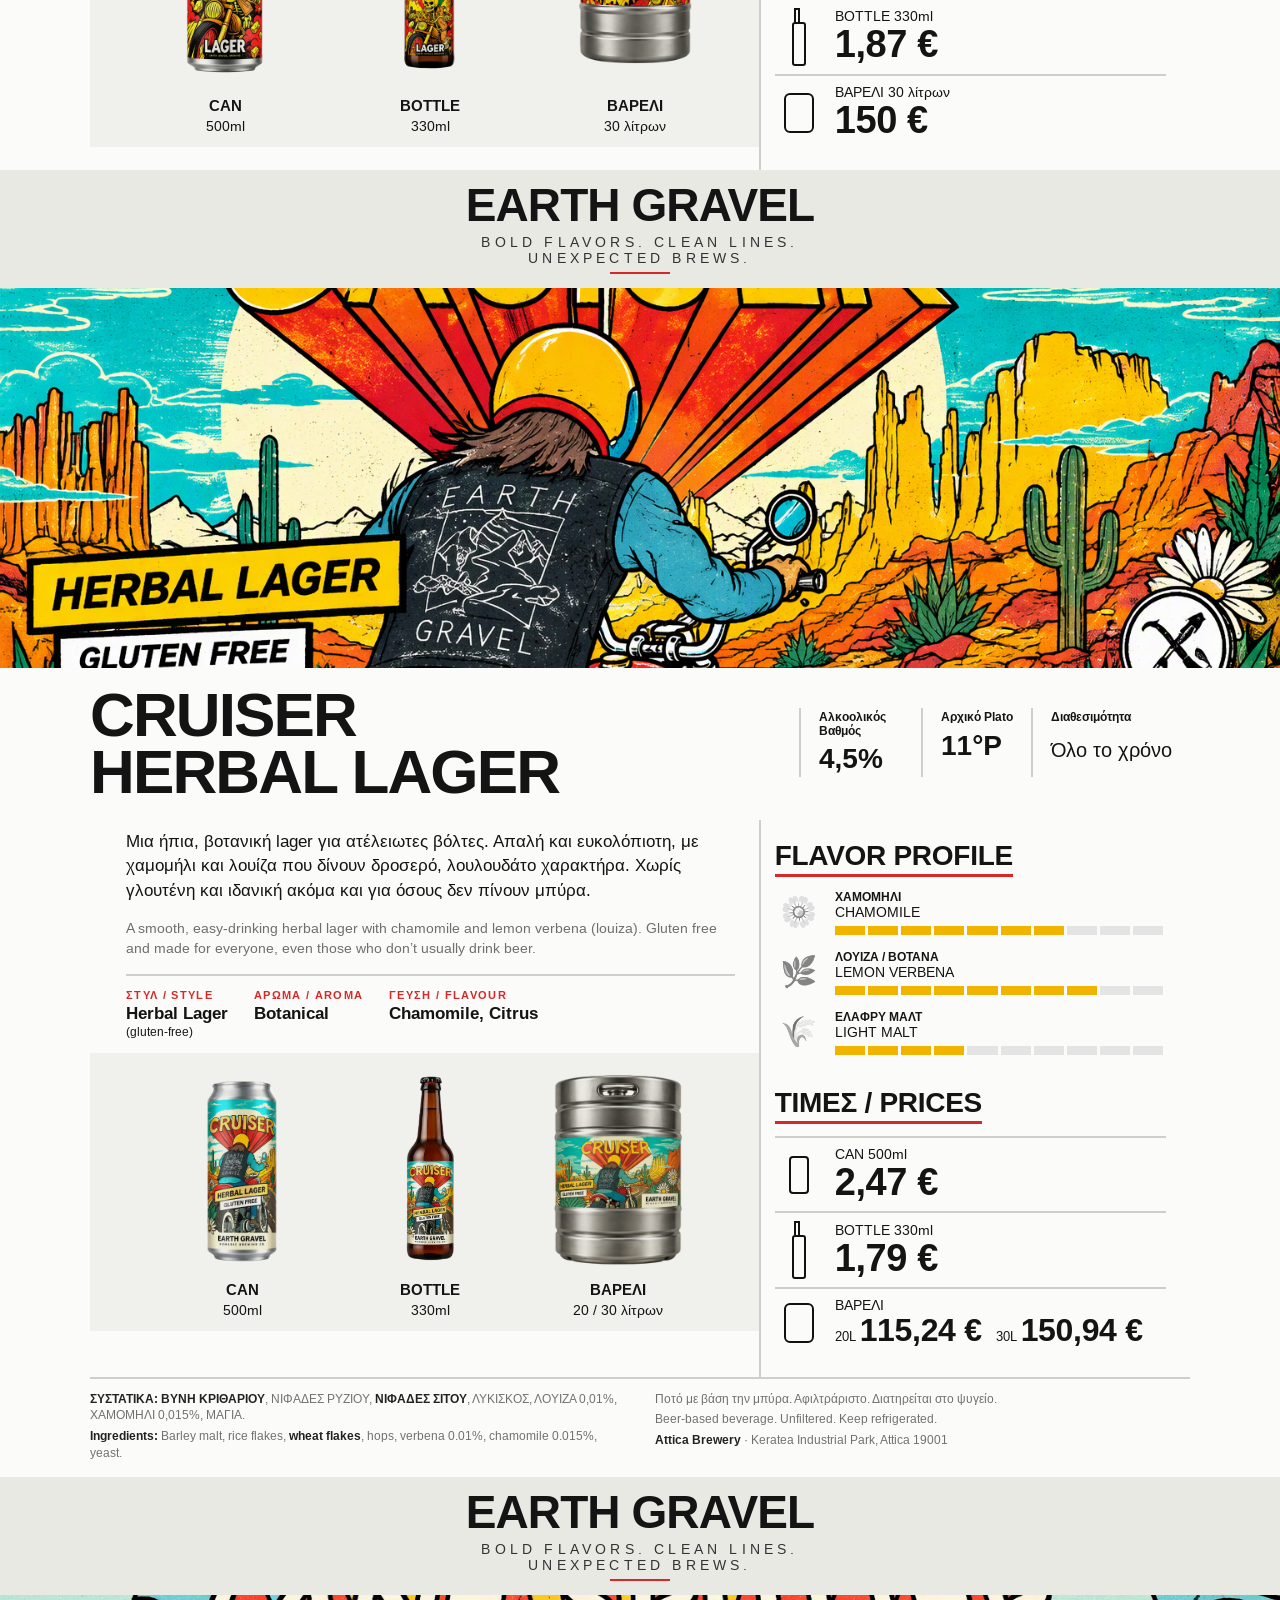
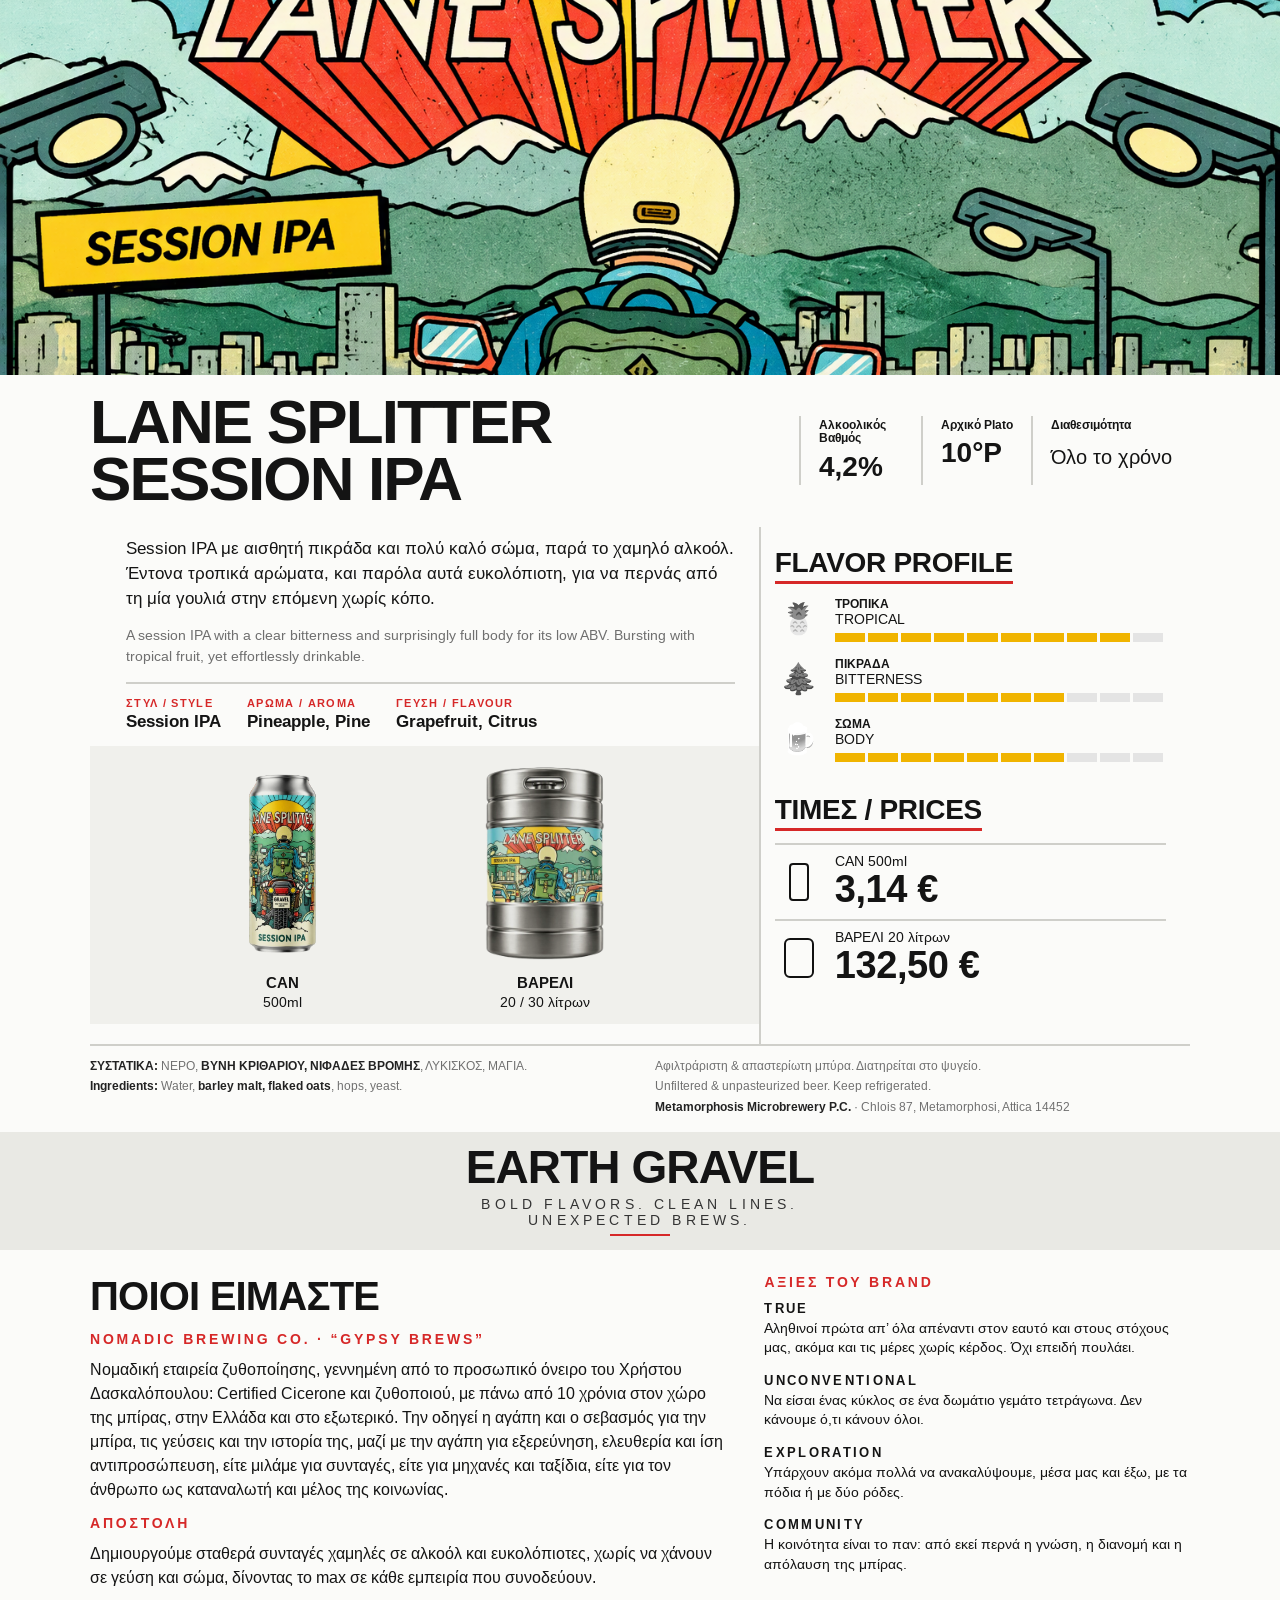
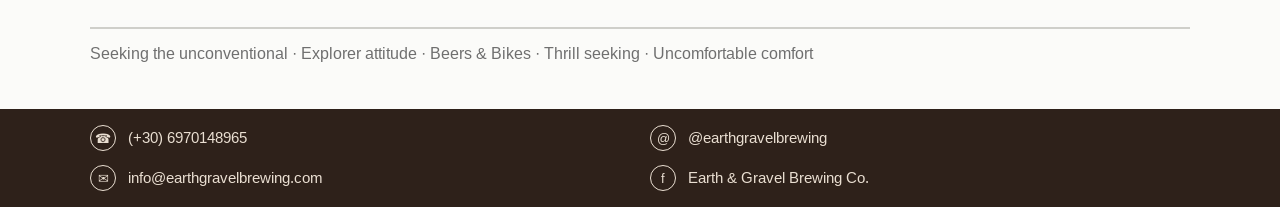
==== commit ec81f210: "Update index.html" ====
--- a/index.html
+++ b/index.html
@@ -6,7 +6,7 @@
 <title>Earth Gravel – Μπύρες</title>
 <link rel="preconnect" href="https://fonts.googleapis.com">
 <link href="https://fonts.googleapis.com/css2?family=Archivo+Black&family=Archivo+Narrow:wght@700&family=Arimo:wght@400;700&display=swap" rel="stylesheet">
-<link rel="stylesheet" href="beer2.css">
+<link rel="stylesheet" href="Beer2.css">
 </head>
 <body>
 <nav class="nav" aria-label="Κύριο μενού">
--- a/Beer2.css
+++ b/Beer2.css
@@ -0,0 +1,185 @@
+:root{
+  --ink:#141414; --paper:#fbfbf9; --band:#e9e9e4; --muted:#6f6f6f; --red:#d62828;
+  --yellow:#f0b400; --brown:#2e211a; --line:#cfcfca; --steel:#c9ccce;
+  --nar:"Archivo Narrow","Arial Narrow",Arial,sans-serif;
+  --blk:"Archivo Black",Impact,Arial,sans-serif;
+  --txt:"Arimo",Arial,Helvetica,sans-serif;
+  box-sizing:border-box; padding-top:env(safe-area-inset-top,0px); padding-bottom:env(safe-area-inset-bottom,0px);
+}
+*,*::before,*::after{box-sizing:inherit}
+html{scroll-padding-top:env(safe-area-inset-top,0px)}
+body{margin:0;background:#0d0d0d;color:var(--ink);font-family:var(--txt);display:flex;flex-direction:column;align-items:center;gap:28px;padding:12px}
+.sheet{width:100%;max-width:900px;background:var(--paper);border:12px solid #0d0d0d;border-width:0;overflow:hidden}
+
+/* header */
+.top{background:var(--band);text-align:center;padding:12px 10px 14px}
+.top h1{margin:0;font:700 clamp(34px,6vw,46px)/1 var(--nar);letter-spacing:-.02em}
+.top p{margin:6px 0 0;font-size:14px;letter-spacing:.3em;color:#333;position:relative;padding-bottom:8px}
+.top p::after{content:"";position:absolute;left:50%;bottom:0;width:60px;height:2px;margin-left:-30px;background:var(--red)}
+
+/* banner */
+.banner{position:relative;height:clamp(200px,34vw,300px);overflow:hidden;display:grid;place-items:center}
+.banner h2{margin:0;font:400 clamp(56px,13vw,120px)/.9 var(--blk);color:#fff6e0;letter-spacing:-.02em;text-align:center;
+  transform:rotate(-4deg) skewX(-6deg);position:relative;z-index:2;
+  text-shadow:3px 3px 0 var(--c1),6px 6px 0 var(--c1),9px 9px 0 var(--c1),12px 12px 0 var(--c1),14px 14px 0 #000}
+.banner h2 small{display:block;font-size:.42em;color:#141414;text-shadow:3px 3px 0 var(--c2);transform:translateX(18%)}
+.b-smash{--c1:#e5322d;--c2:#f6c400;background:radial-gradient(circle at 30% 45%,#ffe21a 0 38%,transparent 39%),linear-gradient(180deg,#f4b81c,#e5322d)}
+.b-cruiser{--c1:#e2531b;--c2:#f6c400;background:radial-gradient(circle at 50% 70%,#ffe9a0 0 22%,transparent 23%),linear-gradient(180deg,#6fc9bd 0 55%,#f08a2c 56%,#d4561f)}
+.b-lane{--c1:#d9534f;--c2:#f6c400;background:radial-gradient(circle at 50% 80%,#ffd23f 0 28%,transparent 29%),linear-gradient(180deg,#6fc3d6 0 60%,#7db98a 61%,#5c9a6c)}
+.tag{position:absolute;left:30px;z-index:3;background:var(--c2);border:3px solid #000;padding:4px 12px;font:italic 700 20px var(--nar);transform:rotate(-3deg);text-transform:uppercase}
+.tag.t1{bottom:52px}.tag.t2{bottom:16px;background:#fff;font-size:15px;left:42px}
+.tag.t0{bottom:22px}
+.gf{position:absolute;right:16px;bottom:12px;z-index:3;width:54px;height:54px;border-radius:50%;border:2px solid #8a7f6a;background:#fff;color:#6b5e45;display:grid;place-items:center;font:700 22px var(--nar)}
+
+/* title row */
+.head{display:flex;flex-wrap:wrap;align-items:center;justify-content:space-between;gap:12px 20px;padding:18px 36px 10px}
+.head h3{margin:0;font:700 clamp(40px,7.5vw,62px)/.92 var(--nar);letter-spacing:-.03em;text-transform:uppercase}
+.stats{display:flex;gap:0}
+.stat{padding:2px 18px;border-left:2px solid var(--line);min-width:96px}
+.stat:first-child{border-left:2px solid var(--line)}
+.stat b{display:block;font:700 12px/1.15 var(--txt);max-width:84px}
+.stat span{display:block;margin-top:6px;font:700 28px var(--nar)}
+.stat span.n{font:400 20px var(--txt);margin-top:14px}
+
+/* body grid */
+.grid{display:grid;grid-template-columns:1.55fr 1fr;gap:0 0;padding:10px 0 0}
+.left{padding:10px 24px 20px 36px}
+.right{padding:0 24px 20px 14px;border-left:2px solid var(--line)}
+.gr{font-size:17px;line-height:1.45;margin:0 0 14px}
+.en{font-size:14px;line-height:1.45;color:var(--muted);margin:0 0 14px}
+.meta{display:grid;grid-template-columns:auto auto 1fr;gap:6px 26px;border-top:2px solid var(--line);padding-top:12px;margin-bottom:14px}
+.meta dt{font:700 11px var(--txt);letter-spacing:.12em;color:var(--red);text-transform:uppercase}
+.meta dd{margin:2px 0 0;font:700 17px var(--txt)}
+.meta dd i{display:block;font:400 12px var(--txt);font-style:normal}
+.meta div{min-width:0}
+
+/* product visuals */
+.shots{display:flex;align-items:flex-end;justify-content:space-around;gap:6px;background:#f0f0ec;padding:18px 8px 12px;margin-left:-36px;margin-right:-24px;padding-left:36px;padding-right:24px}
+.shot{text-align:center;font-size:14px;line-height:1.3}
+.shot b{display:block;font-size:15px}
+.can,.bottle,.keg{margin:0 auto 10px;position:relative}
+.can{width:62px;height:150px;border-radius:8px 8px 10px 10px;background:linear-gradient(90deg,var(--c1),var(--c2) 45%,var(--c1))}
+.can::before{content:"";position:absolute;inset:0 0 auto;height:14px;border-radius:8px 8px 0 0;background:linear-gradient(90deg,#9ca0a3,#eee,#9ca0a3)}
+.bottle{width:46px;height:160px;border-radius:6px 6px 8px 8px;background:linear-gradient(90deg,#4b2a14,#8a5128 45%,#3d210f);margin-top:0}
+.bottle::before{content:"";position:absolute;left:14px;top:-52px;width:18px;height:58px;border-radius:5px 5px 0 0;background:linear-gradient(90deg,#4b2a14,#8a5128 45%,#3d210f)}
+.bottle::after{content:"";position:absolute;left:4px;right:4px;top:50px;height:58px;background:linear-gradient(135deg,var(--c1),var(--c2))}
+.keg{width:130px;height:136px;border-radius:10px 10px 14px 14px;background:linear-gradient(90deg,#9a9ea1,#f3f4f5 30%,#a8acaf 60%,#e5e6e7 85%,#8e9295)}
+.keg::before{content:"";position:absolute;left:20px;right:20px;top:-8px;height:14px;border-radius:6px;background:#aaa}
+.keg::after{content:"";position:absolute;left:0;right:0;top:44px;height:52px;background:linear-gradient(90deg,var(--c1),var(--c2) 50%,var(--c1))}
+
+/* flavor + prices */
+.right h4{margin:18px 0 12px;font:700 28px var(--nar);letter-spacing:-.01em;display:inline-block;border-bottom:3px solid var(--red);padding-bottom:2px;text-transform:uppercase}
+.right h4:first-child{margin-top:20px}
+.fl{display:grid;grid-template-columns:48px 1fr;gap:12px;align-items:center;margin-bottom:14px}
+.fl .ic{font-size:30px;text-align:center;filter:grayscale(1) contrast(1.6)}
+.fl b{display:block;font:700 12px var(--txt);text-transform:uppercase}
+.fl span{display:block;font-size:14px}
+.bar{height:9px;margin-top:6px;background:linear-gradient(90deg,var(--yellow) calc(var(--n)*10%),#e4e4e4 0);
+  -webkit-mask:repeating-linear-gradient(90deg,#000 0 calc(10% - 3px),transparent 0 10%);mask:repeating-linear-gradient(90deg,#000 0 calc(10% - 3px),transparent 0 10%)}
+.pr{border-top:2px solid var(--line);padding:8px 0;display:grid;grid-template-columns:48px 1fr;gap:12px;align-items:center}
+.pr:first-of-type{border-top:0}
+.pr small{display:block;font-size:14px}
+.pr strong{font:700 38px/1.1 var(--nar);letter-spacing:-.01em}
+.pr .two{display:flex;gap:14px;align-items:baseline;flex-wrap:wrap}
+.pr .two strong{font-size:32px}.pr .two em{font:normal 13px var(--txt)}
+.pi{display:block;border:2px solid #111;margin:0 auto}
+.pi.can{width:20px;height:38px;border-radius:4px;background:none}
+.pi.can::before{display:none}
+.pi.bot{width:14px;height:44px;border-radius:3px;position:relative;margin-top:14px}
+.pi.bot::before{content:"";position:absolute;left:2px;top:-14px;width:6px;height:14px;border:2px solid #111;border-bottom:0;margin-left:-2px;margin-top:-2px}
+.pi.kg{width:30px;height:40px;border-radius:6px}
+
+/* ingredients + footer */
+.legal{display:grid;grid-template-columns:1fr 1fr;gap:6px 30px;border-top:2px solid var(--line);margin:0 12px;padding:12px 0;font-size:11.5px;line-height:1.45;color:var(--muted)}
+.legal p{margin:0 0 4px}.legal b{color:#222}
+.foot{background:var(--brown);color:#eadfd2;display:grid;grid-template-columns:1fr 1fr;gap:14px 20px;padding:16px 36px;font-size:15px}
+.foot span{display:flex;align-items:center;gap:12px}
+.foot i{flex:none;width:26px;height:26px;border-radius:50%;border:1.5px solid #eadfd2;display:grid;place-items:center;font:normal 13px var(--txt)}
+.sp{height:40px}
+
+/* about */
+.about{padding:24px 36px 30px;display:grid;grid-template-columns:1.5fr 1fr;gap:24px 36px}
+.about h2{margin:0 0 12px;font:700 40px var(--nar);text-transform:uppercase;letter-spacing:-.02em}
+.about h5{margin:0 0 10px;font:700 14px var(--nar);letter-spacing:.2em;color:var(--red);text-transform:uppercase}
+.about p{margin:0 0 14px;line-height:1.5;font-size:16px}
+.val{margin:0 0 14px}.val b{display:block;font:700 13px var(--txt);letter-spacing:.18em;text-transform:uppercase}
+.val span{font-size:14px;line-height:1.4;display:block;margin-top:3px}
+.tags{grid-column:1/-1;font-size:13px;color:var(--muted);border-top:2px solid var(--line);padding-top:12px}
+
+@media (max-width:760px){
+  .grid,.about,.legal{grid-template-columns:1fr}
+  .right{border-left:0;border-top:2px solid var(--line);padding:0 24px 20px 36px;margin-top:6px}
+  .head,.left{padding-left:20px;padding-right:20px}.right{padding-left:20px}
+  .shots{margin-left:-20px;margin-right:-20px;padding-left:20px;padding-right:20px}
+  .about,.foot{padding-left:20px;padding-right:20px}.foot{grid-template-columns:1fr}
+  .stats{width:100%}.stat:first-child{border-left:0;padding-left:0}
+  .meta{grid-template-columns:1fr 1fr}
+}
+@media (prefers-reduced-motion:no-preference){html{scroll-behavior:smooth}}
+
+/* ---- navigation & links ---- */
+.sheet{scroll-margin-top:60px}
+.nav{position:sticky;top:env(safe-area-inset-top,0px);z-index:50;width:100%;max-width:900px;display:flex;align-items:center;gap:18px;background:#0d0d0d;border-bottom:3px solid var(--red);padding:10px 16px;margin:-12px 0 -4px}
+.nav .brand{font:700 22px var(--nar);color:#fff;text-decoration:none;letter-spacing:-.01em;white-space:nowrap}
+.nav .links{display:flex;gap:4px;overflow-x:auto;scrollbar-width:none}
+.nav .links a{color:#eadfd2;text-decoration:none;font:700 14px var(--txt);padding:8px 12px;white-space:nowrap;border-radius:4px}
+.nav .links a:hover,.nav .links a:focus-visible{background:var(--yellow);color:#111;outline:none}
+.foot a{color:inherit;text-decoration:none;border-bottom:1px solid transparent}
+.foot a:hover,.foot a:focus-visible{border-bottom-color:currentColor;outline:none}
+
+/* ---- beers overview ---- */
+.cards-head{padding:26px 36px 8px}
+.cards-head h2{margin:0;font:700 40px var(--nar);text-transform:uppercase;letter-spacing:-.02em}
+.cards-head p{margin:6px 0 0;color:var(--muted)}
+.cards{display:grid;grid-template-columns:repeat(3,1fr);gap:14px;padding:16px 36px 30px}
+.card{display:flex;flex-direction:column;justify-content:flex-end;min-height:220px;padding:16px;text-decoration:none;color:#0a0303;border:3px solid #111;position:relative;overflow:hidden;transition:transform .15s}
+.card:hover,.card:focus-visible{transform:translateY(-4px);outline:3px solid var(--yellow)}
+.card .ct{font:400 30px/1 var(--blk);text-shadow:2px 2px 0 #f5f4f4}
+.card .cs{margin-top:6px;font:700 13px var(--txt);text-shadow:1px 1px 0 #111}
+.card .cg{margin-top:12px;align-self:flex-start;background:#111;color:#fff;padding:6px 10px;font:700 13px var(--txt)}
+/* ---- cards: dark text on light overlay ---- */
+.card{color:#111;background:#f0f0ec}
+.card::after{background:linear-gradient(to top,rgba(251,251,249,.96) 0%,rgba(251,251,249,.88) 40%,rgba(251,251,249,0) 78%)}
+.card .ct{color:#111;text-shadow:0 0 14px rgba(255,255,255,.95),1px 1px 0 #fff}
+.card .cs{color:#1c1c1c;text-shadow:0 0 10px rgba(255,255,255,.95)}
+.card .cg{background:#111;color:#fff;transition:background .15s}
+.card:hover .cg,.card:focus-visible .cg{background:var(--red)}
+
+/* ---- prev / next ---- */
+.pager{display:flex;justify-content:space-between;gap:10px;flex-wrap:wrap;padding:14px 36px;border-top:2px solid var(--line)}
+.pager a{color:#111;text-decoration:none;font:700 15px var(--txt);padding:8px 14px;border:2px solid #111}
+.pager a:hover,.pager a:focus-visible{background:var(--yellow);outline:none}
+
+@media (max-width:760px){
+  .nav{padding:8px 12px;gap:10px}.nav .brand{font-size:18px}
+  .cards{grid-template-columns:1fr;padding:16px 20px 26px}.cards-head{padding:22px 20px 6px}
+  .pager{padding:12px 20px}
+}
+
+/* ---- full-width layout ---- */
+body{background:var(--paper);padding:0;gap:0;align-items:stretch}
+.sheet{max-width:none;width:100%}
+.sheet + .sheet{border-top:8px solid #0d0d0d}
+.nav{max-width:none;margin:0;padding-inline:max(16px,calc((100% - 1100px)/2))}
+@media (min-width:761px){
+  .sheet > .top,.sheet > .head,.sheet > .about,.sheet > .cards-head,.sheet > .cards,.sheet > .pager,.sheet > .foot{
+    padding-inline:max(36px,calc((100% - 1100px)/2))}
+  .sheet > .grid{padding-inline:max(0px,calc((100% - 1100px)/2))}
+  .sheet > .legal{margin-inline:max(12px,calc((100% - 1100px)/2))}
+  .sheet > .banner h2{font-size:clamp(80px,12vw,150px)}
+  .sheet > .banner{height:clamp(260px,30vw,380px)}
+  .sheet > .banner .tag.t1{left:max(30px,calc((100% - 1100px)/2))}
+  .sheet > .banner .tag.t2{left:max(42px,calc((100% - 1100px)/2 + 12px))}
+  .sheet > .banner .tag.t0{left:max(30px,calc((100% - 1100px)/2))}
+}
+
+/* ---- photos ---- */
+.banner{display:block}
+.banner img{display:block;width:100%;height:100%;object-fit:cover}
+.shots{align-items:flex-end}
+.pimg{display:block;height:200px;width:auto;max-width:100%;object-fit:contain;margin:0 auto 10px;mix-blend-mode:multiply}
+@media (max-width:760px){.pimg{height:150px}}
+.card{background-size:cover;background-position:center}
+.card.b-smash{background-image:linear-gradient(transparent 35%,rgba(0,0,0,.7)),url(images/smash-banner.jpg)}
+.card.b-cruiser{background-image:linear-gradient(transparent 35%,rgba(0,0,0,.7)),url(images/cruiser-banner.jpg)}
+.card.b-lane{background-image:linear-gradient(transparent 35%,rgba(0,0,0,.7)),url(images/lane-splitter-banner.jpg)}
